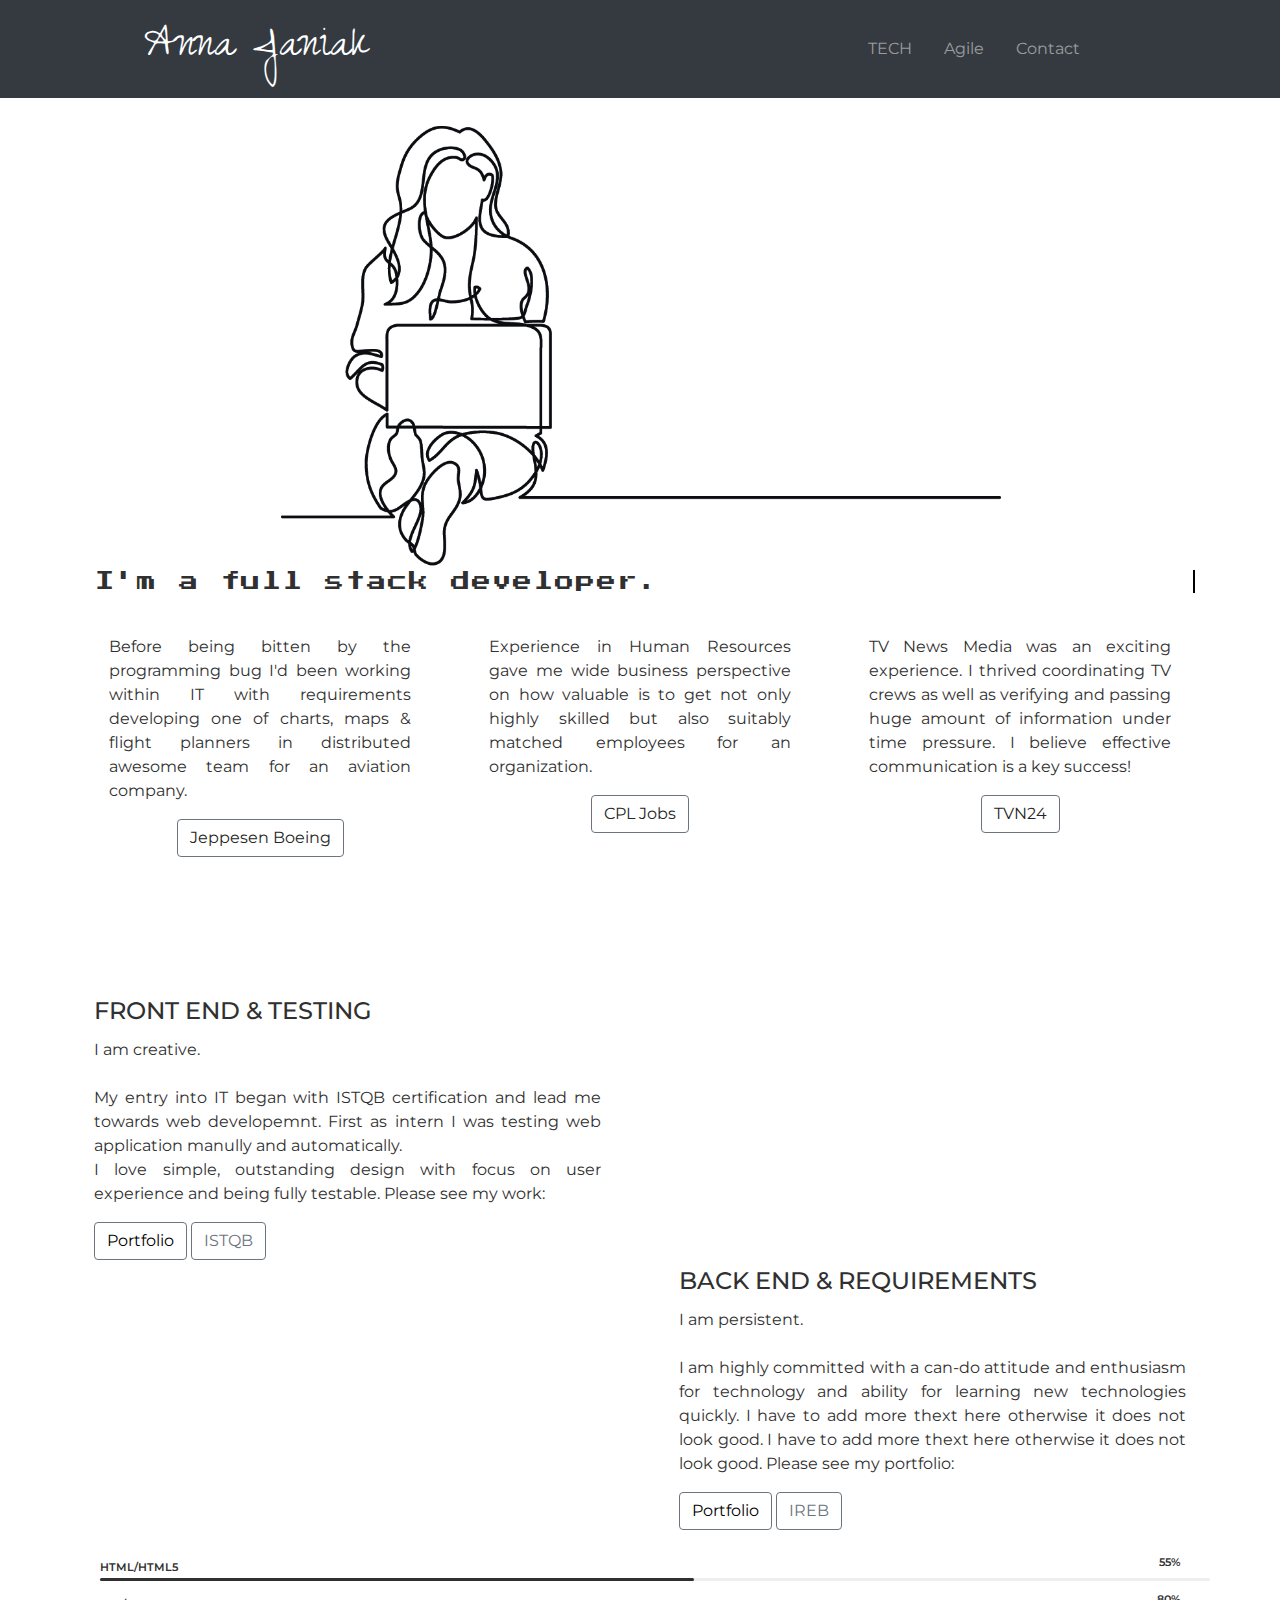
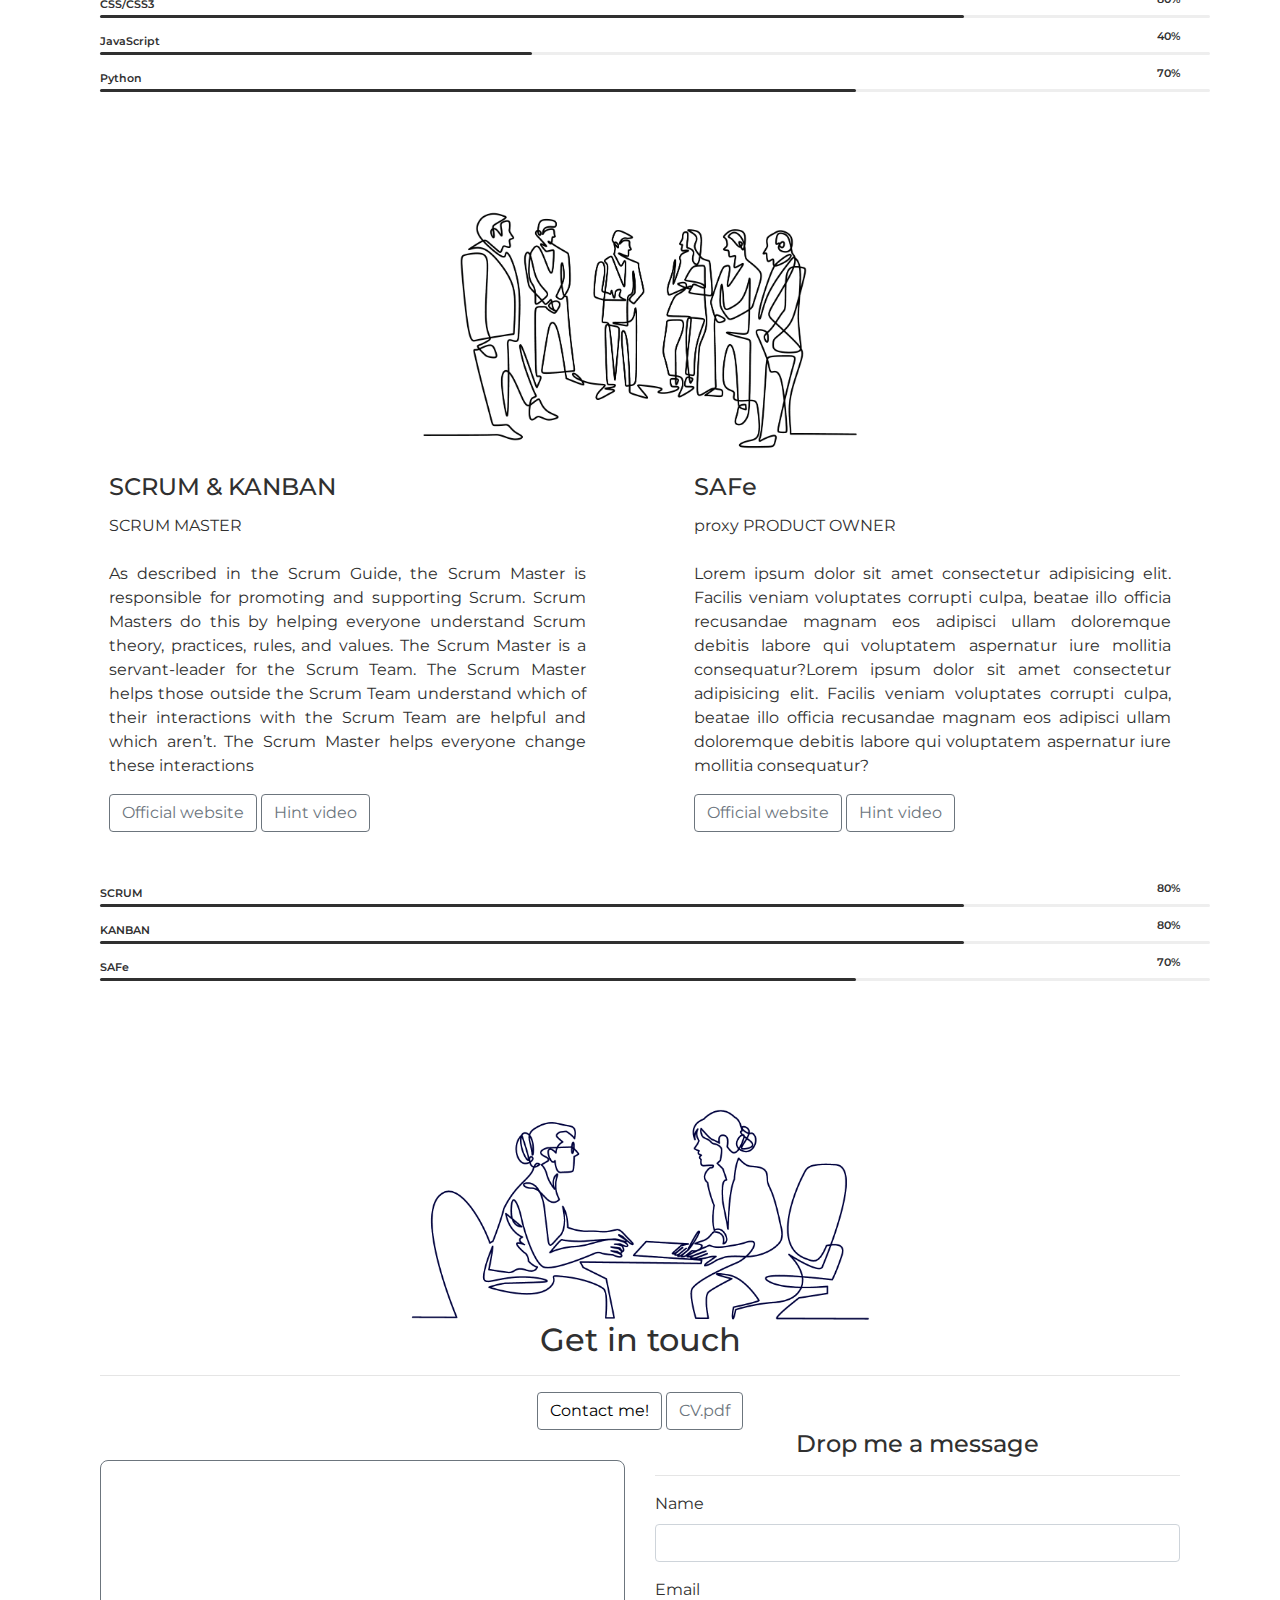
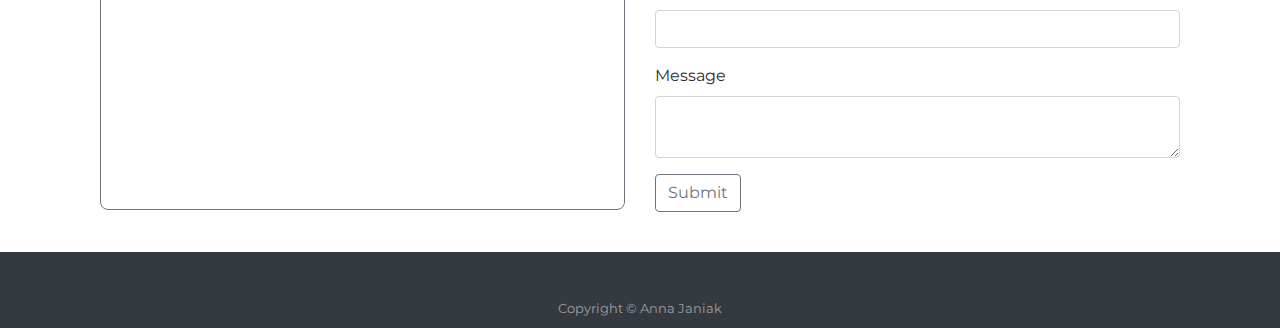
==== index.html @ 94df76cc "text replaced" ====
<!DOCTYPE html>
<html lang="en">

<head>
    <meta charset="UTF-8">
    <meta name="viewport" content="width=device-width, initial-scale=1.0">
    <meta http-equiv="X-UA-Compatible" content="ie=edge">
    <link rel="stylesheet" href="https://stackpath.bootstrapcdn.com/bootstrap/4.4.1/css/bootstrap.min.css" integrity="sha384-Vkoo8x4CGsO3+Hhxv8T/Q5PaXtkKtu6ug5TOeNV6gBiFeWPGFN9MuhOf23Q9Ifjh" crossorigin="anonymous">
    <link rel="stylesheet" href="https://use.fontawesome.com/releases/v5.6.1/css/all.css" integrity="sha384-gfdkjb5BdAXd+lj+gudLWI+BXq4IuLW5IT+brZEZsLFm++aCMlF1V92rMkPaX4PP" crossorigin="anonymous">
    <link rel="stylesheet" href="assets/css/style.css" type="text/css" />
    <title>Anna Janiak</title>

</head>

<body>
    <!-- NAVIGATION -->
    <header>
        <nav class="navbar navbar-expand-lg static-top navbar-dark bg-dark justify-content-right" id="test-navbar">
            <a class="navbar-brand" href="index.html">Anna Janiak</a>
            <button class="navbar-toggler ml-auto" type="button" data-toggle="collapse" data-target="#navbarTogglerDemo02" aria-controls="navbarTogglerDemo02" aria-expanded="false" aria-label="Toggle navigation">
                <span class="navbar-toggler-icon"></span>
            </button>
            <div class="collapse navbar-collapse text-right" id="navbarTogglerDemo02">
                <ul class="navbar-nav ml-auto">
                    <li class="nav-item">
                        <a class="nav-link" href="#tech">TECH
							<span class="sr-only">(current)</span>
						</a>
                    </li>
                    <li class="nav-item">
                        <a class="nav-link" href="#agile">Agile</a>
                    </li>
                    <li class="nav-item">
                        <a class="nav-link" href="#contact">Contact</a>
                    </li>
                    <li class="nav-item nav-item-home">
                        <a class="nav-link" href="index.html">Home</a>
                    </li>
                </ul>
            </div>
        </nav>
    </header>
    <!--SCROLL SPY-->
    <div data-spy="scroll" data-target="#test-navbar" data-offset="0">

        <!--CONTENT MAIN PAGE-->
        <div class="container content">
            <div class="row">
                <div class="col-sm-12 landing-image image"></div>
            </div>
            <!--TYPEWRITER-->
            <div class="row">
                <div class="col-sm-12">
                    <div class="typewriter" id="landing-content">
                        <h1>I'm a full stack developer.</h1>
                    </div>
                </div>
            </div>
            <div class="row cards-content">
                <!-- Card 1-->
                <div class="col-sm-4">
                    <div class="card card-content-top mb-4">
                        <!--Card content-->
                        <div class="card-body landing-content">
                            <p class="card-text">Before being bitten by the programming bug I'd been working within IT with requirements developing one of charts, maps & flight planners in distributed awesome team for an aviation company.
                            </p>
                            <div class="landing-content-item text-center">
                                <a href="https://ww2.jeppesen.com/" class="btn btn-outline-secondary " target="_blank"><i class="fas fa-plane"></i> Jeppesen Boeing</a>
                            </div>
                        </div>
                    </div>
                    <!-- /Card 1-->
                </div>
                <!-- Card 2 -->
                <div class="col-sm-4">
                    <div class="card card-content-top mb-4">
                        <!--Card content-->
                        <div class="card-body landing-content">
                            <p class="card-text">Experience in Human Resources gave me wide business perspective on how valuable is to get not only highly skilled but also suitably matched employees for an organization.
                            </p>
                            <div class="landing-content-item text-center">
                                <a href="https://cpljobs.com/pl/?lang=en" class="btn btn-outline-secondary" target="_blank"><i class="fas fa-user-friends"></i> CPL Jobs</a>
                            </div>
                        </div>
                    </div>
                    <!-- /Card 2-->
                </div>
                <!-- Card 3 -->
                <div class="col-sm-4">
                    <div class="card card-content-top mb-4">
                        <!--Card content-->
                        <div class="card-body landing-content">
                            <p class="card-text">TV News Media was an exciting experience. I thrived coordinating TV crews as well as verifying and passing huge amount of information under time pressure. I believe effective communication is a key success!</p>
                            <div class="landing-content-item text-center">
                                <a href="https://tvn24.pl/" class="btn btn-outline-secondary" target="_blank"><i class="fas fa-tv"></i> TVN24</a>
                            </div>
                        </div>
                    </div>
                    <!-- /Card 3-->
                </div>
            </div>
        </div>

        <!--TECH SUB PAGE-->
        <div class="container" id="tech">
            <div class="row cards-tech">
                <!-- Card deck -->
                <div class="card-deck">
                    <div class="col-sm-6">
                        <!-- Card 1-->
                        <div class="card-wrapper-tech">
                            <!--Card content-->
                            <div class="card-body card-body-front">
                                <!--Title-->
                                <h4 class="card-title">FRONT END & TESTING</h4>
                                <!--Text-->
                                <p class="card-text">I am creative.
                                    <br>
                                    <br>My entry into IT began with ISTQB certification and lead me towards web developemnt. First as intern I was testing web application manully and automatically.
                                    <br>I love simple, outstanding design with focus on user experience and being fully testable. Please see my work:</p>
                                <a href="http://example.com/" class="btn btn-outline-secondary portfolio" target="_blank">Portfolio</a>
                                <a href="https://www.istqb.org/" class="btn btn-outline-secondary" target="_blank">ISTQB</a>
                            </div>
                            <!--Card image-->
                            <div class="view overlay">
                                <div class="card-img-top tech-image image"></div>
                            </div>
                        </div>
                        <!-- /Card 1-->
                    </div>

                    <!-- Card 2-->
                    <div class="col-sm-6">
                        <div class="card-wrapper-tech">
                            <!--Card image-->
                            <div class="view overlay">
                                <div class="card-img-top backend-image image"></div>
                            </div>
                            <!--Card content-->
                            <div class="card-body">
                                <!--Title-->
                                <h4 class="card-title">BACK END & REQUIREMENTS</h4>
                                <!--Text-->
                                <p class="card-text">I am persistent.
                                    <br>
                                    <br>I am highly committed with a can-do attitude and enthusiasm for technology and ability for learning new technologies quickly. I have to add more thext here otherwise it does not look good. I have to add more thext here otherwise it does not look good. Please see my portfolio: </p>
                                <!-- Provides extra visual weight and identifies the primary action in a set of buttons -->
                                <a href="http://example.com/" class="btn btn-outline-secondary portfolio" target="_blank">Portfolio</a>
                                <a href="https://www.ireb.org/en" class="btn btn-outline-secondary" target="_blank">IREB</a>
                            </div>
                        </div>
                    </div>
                    <!-- /Card 2-->
                </div>
            </div>

            <!--Progress skills TECH-->
            <div class="wrapper">
                <div class="container">
                    <div class="row">
                        <div class="col-md-12">
                            <div class="skillbar" data-percent="55%">
                                <div class="skillbar-title">HTML/HTML5</div>
                                <div class="skill-bar-percent">55%</div>
                                <div class="skillbar-bar" style="width: 55%;"></div>
                            </div>
                            <div class="skillbar" data-percent="80%">
                                <div class="skillbar-title">CSS/CSS3</div>
                                <div class="skill-bar-percent">80%</div>
                                <div class="skillbar-bar" style="width: 80%;"></div>
                            </div>
                            <div class="skillbar" data-percent="40%">
                                <div class="skillbar-title">JavaScript</div>
                                <div class="skill-bar-percent">40%</div>
                                <div class="skillbar-bar" style="width: 40%;"></div>
                            </div>
                            <div class="skillbar" data-percent="70%">
                                <div class="skillbar-title">Python</div>
                                <div class="skill-bar-percent">70%</div>
                                <div class="skillbar-bar" style="width: 70%;"></div>
                            </div>
                        </div>
                    </div>
                </div>
            </div>
        </div>

        <!--AGILE PAGE-->
        <div class="container" id="agile">
            <div class="row">
                <div class="col-sm-12">
                    <div class="agile-image image"></div>
                </div>
            </div>
            <div class="row cards-agile">
                <div class="card-deck">
                    <!-- Card 1-->
                    <div class="col-sm-6">
                        <div class="card mb-4">
                            <!--Card content-->
                            <div class="card-body">
                                <!--Title-->
                                <h4 class="card-title">SCRUM & KANBAN</h4>
                                <!--Text-->
                                <p class="card-text">SCRUM MASTER
                                    <br>
                                    <br>As described in the Scrum Guide, the Scrum Master is responsible for promoting and supporting Scrum. Scrum Masters do this by helping everyone understand Scrum theory, practices, rules, and values. The Scrum Master is a servant-leader for the Scrum Team. The Scrum Master helps those outside the Scrum Team understand which of their interactions with the Scrum Team are helpful and which aren’t. The Scrum Master helps everyone change these interactions
                                    </p>
                                <div><a href="https://www.scrum.org/" class="btn btn-outline-secondary" target="_blank">Official website</a>
                                    <!-- Button trigger modal -->
                                    <button type="button" class="btn btn-outline-secondary" data-toggle="modal" data-target="#staticBackdropScrum">Hint video</button>
                                    <!-- Modal -->
                                    <div class="modal fade" id="staticBackdropScrum" data-backdrop="static" tabindex="-1" role="dialog" aria-labelledby="staticBackdropLabel" aria-hidden="true">
                                        <div class="modal-dialog" role="document">
                                            <div class="modal-content">
                                                <div class="modal-header">
                                                    <h5 class="modal-title" id="staticBackdropLabelScrum">Acceptance
															criteria vs Definition of Done
														</h5>
                                                    <button type="button" class="close staticBackdrop-close" data-dismiss="modal" aria-label="Close"><span aria-hidden="true">&times;</span>
                                                    </button>
                                                </div>
                                                <div class="modal-body">
                                                    <div class="embed-responsive embed-responsive-16by9">
                                                        <iframe id="staticBackdropScrum-iframe" width="560" height="315" src="https://www.youtube.com/embed/ZxXL_sP-sqQ" allow="accelerometer; autoplay; encrypted-media; gyroscope; picture-in-picture" allowfullscreen></iframe>
                                                    </div>
                                                    <div class="modal-footer">
                                                        <button type="button" class="btn btn-outline-secondary portfolio staticBackdropScrum-close" id="staticBackdropScrum-close" data-dismiss="modal">Close</button>
                                                    </div>
                                                </div>
                                            </div>
                                        </div>
                                    </div>
                                </div>
                            </div>
                        </div>
                    </div>
                    <!-- /Card 1-->

                    <!-- Card 2 -->
                    <div class="col-sm-6">
                        <div class="card mb-4">
                            <!--Card content-->
                            <div class="card-body">
                                <!--Title-->
                                <h4 class="card-title">SAFe</h4>
                                <!--Text-->
                                <p class="card-text">proxy PRODUCT OWNER
                                    <br>
                                    <br>Lorem ipsum dolor sit amet consectetur adipisicing elit. Facilis veniam voluptates corrupti culpa, beatae illo officia recusandae magnam eos adipisci ullam doloremque debitis labore qui voluptatem aspernatur iure mollitia consequatur?Lorem ipsum dolor sit amet consectetur adipisicing elit. Facilis veniam voluptates corrupti culpa, beatae illo officia recusandae magnam eos adipisci ullam doloremque debitis labore qui voluptatem aspernatur iure mollitia consequatur?</p>
                                <div><a href="https://www.scaledagileframework.com/" class="btn btn-outline-secondary" target="_blank">Official website</a>
                                    <!-- Button trigger modal -->
                                    <button type="button" class="btn btn-outline-secondary" data-toggle="modal" data-target="#staticBackdrop">Hint video</button>
                                    <!-- Modal -->
                                    <div class="modal fade" id="staticBackdrop" data-backdrop="static" tabindex="-1" role="dialog" aria-labelledby="staticBackdropLabel" aria-hidden="true">
                                        <div class="modal-dialog" role="document">
                                            <div class="modal-content">
                                                <div class="modal-header">
                                                    <h5 class="modal-title" id="staticBackdropLabel">SAFe PI
															planning
														</h5>
                                                    <button type="button" class="close staticBackdrop-close" data-dismiss="modal" aria-label="Close"><span aria-hidden="true">&times;</span>
                                                    </button>
                                                </div>
                                                <div class="modal-body">
                                                    <div class="embed-responsive embed-responsive-16by9">
                                                        <iframe id="staticBackdrop-iframe" class="embed-responsive-item" src="https://www.youtube.com/embed/PeykAokF_ew" allow="accelerometer; autoplay; encrypted-media; gyroscope; picture-in-picture" allowfullscreen></iframe>
                                                    </div>
                                                    <div class="modal-footer">
                                                        <button type="button" class="btn btn-outline-secondary portfolio staticBackdrop-close" id="staticBackdrop-close" data-dismiss="modal">Close</button>
                                                    </div>
                                                </div>
                                            </div>
                                        </div>
                                    </div>
                                </div>
                            </div>
                        </div>
                        <!-- /Card 2-->
                    </div>
                </div>
            </div>
            <!-- Progress skill bar AGILE -->
            <div class="wrapper">
                <div class="container">
                    <div class="row">
                        <div class="col-md-12">
                            <div class="skillbar" data-percent="80%">
                                <div class="skillbar-title">SCRUM</div>
                                <div class="skill-bar-percent">80%</div>
                                <div class="skillbar-bar" style="width: 80%;"></div>
                            </div>
                            <div class="skillbar" data-percent="80%">
                                <div class="skillbar-title">KANBAN</div>
                                <div class="skill-bar-percent">80%</div>
                                <div class="skillbar-bar" style="width: 80%;"></div>
                            </div>
                            <div class="skillbar" data-percent="70%">
                                <div class="skillbar-title">SAFe</div>
                                <div class="skill-bar-percent">70%</div>
                                <div class="skillbar-bar" style="width: 70%;"></div>
                            </div>

                        </div>
                    </div>
                </div>
            </div>

            <!--CONTACT SUB PAGE-->
            <!--Contact image-->
            <div class="container-fluid" id="contact">
                <div class="row">
                    <div class="col-sm-12">
                        <div class="contact-image image"></div>
                    </div>
                </div>
                <!--Contact form-->
                <section class="contact">
                    <div class="container">
                        <div class="row">
                            <div class="form-box">
                                <div class="col-sm-12 contact-info-box text-center">
                                    <h2>Get in touch</h2>
                                    <hr>
                                    <div class="contact-buttons text-center">
                                        <button type="button" class="btn btn-outline-secondary contact-info-button" data-toggle="modal" data-target="#contact-model1">Contact me!</button>
                                        <button onclick=" window.open('assets/cv/cvAnnaJaniakJansson.pdf','_blank')" class="btn btn-outline-secondary">CV.pdf</button>
                                    </div>
                                    <div class="modal" tabindex="-1" role="dialog" id="contact-model1">
                                        <div class="modal-dialog" role="document">
                                            <div class="modal-content">
                                                <div class="modal-header">
                                                    <button type="button" class="close" data-dismiss="modal" aria-label="Close">
                                                        <span aria-hidden="true">&times;</span>
                                                    </button>
                                                </div>
                                                <div class="modal-body contact-info text-center">
                                                    <p><i class="fas fa-phone"></i>
                                                        <br> +46 793 360 854</p>
                                                    <hr>
                                                    <p><i class="far fa-envelope"></i>
                                                        <br> anna.janiak@yahoo.pl</p>
                                                </div>
                                                <div class="modal-footer">
                                                    <button type="button" class="btn btn-outline-secondary" data-dismiss="modal">Close</button>
                                                </div>
                                            </div>
                                        </div>
                                    </div>
                                </div>
                            </div>
                        </div>
                        <div class="row justify-content-center">
                            <div class="col-sm-6 contact-map">
                                <div class="contact-map-wrapper">
                                    <iframe class="embed-responsive-item" src="https://maps.google.com/maps?width=500&amp;height=400&amp;hl=en&amp;q=Kista%2C%20Stockholm+(Address)&amp;ie=UTF8&amp;t=p&amp;z=9&amp;iwloc=B&amp;output=embed" allowfullscreen></iframe>
                                </div>
                            </div>
                            <hr>
                            <div class="col-sm-6 title-contact-form">
                                <h4 class="text-center">Drop me a message</h4>
                                <hr>
                                <form action="https://api.formbucket.com/f/c2K3QTQ" method="post">
                                    <div class="form-group">
                                        <label for="name">Name</label>
                                        <input class="form-control" id="name" type="text" name="Name" required="required">
                                    </div>
                                    <div class="form-group">
                                        <label for="email">Email</label>
                                        <input class="form-control" id="email" type="email" name="Email" required="required">
                                    </div>
                                    <div class="form-group">
                                        <label for="message">Message</label>
                                        <textarea class="form-control" id="message" name="Message"></textarea>
                                    </div>
                                    <div class="text-left">
                                        <input class="btn btn-outline-secondary" type="submit" value="Submit" />
                                    </div>
                                </form>
                            </div>
                        </div>
                    </div>
                </section>
            </div>
        </div>

        <!--FOOTER-->
        <footer id="sticky-footer" class="py-2 bg-dark text-white-50">
            <div class="container-fluid text-center">
                <div class="row">
                    <div class="col-sm-12 social">
                        <ul class="list-inline list-unstyled">
                            <li class="list-inline-item">
                                <a href="https://www.linkedin.com/in/anna-j-605a40177/" target="_blank"><i class="fab fa-linkedin-in"></i>
								</a>
                            </li>
                            <li class="list-inline-item">
                                <a href="https://github.com/annaweronica?tab=repositories" target="_blank"><i class="fab fa-github"></i>
								</a>
                            </li>
                            <li class="list-inline-item">
                                <a href="https://www.meetup.com/members/276920213/" target="_blank"><i class="fab fa-meetup"></i>
								</a>
                            </li>
                        </ul>
                    </div>
                </div>
                <div class="row">
                    <div class="col-sm-12">
                        <span class="copy-right">
				<small>Copyright &copy; Anna Janiak</small>
                </span>
                    </div>
                </div>
            </div>

        </footer>
    </div>
    <script src="https://code.jquery.com/jquery-3.4.1.slim.min.js" integrity="sha384-J6qa4849blE2+poT4WnyKhv5vZF5SrPo0iEjwBvKU7imGFAV0wwj1yYfoRSJoZ+n" crossorigin="anonymous">
    </script>
    <script src="https://cdn.jsdelivr.net/npm/popper.js@1.16.0/dist/umd/popper.min.js" integrity="sha384-Q6E9RHvbIyZFJoft+2mJbHaEWldlvI9IOYy5n3zV9zzTtmI3UksdQRVvoxMfooAo" crossorigin="anonymous">
    </script>
    <script src="https://stackpath.bootstrapcdn.com/bootstrap/4.4.1/js/bootstrap.min.js" integrity="sha384-wfSDF2E50Y2D1uUdj0O3uMBJnjuUD4Ih7YwaYd1iqfktj0Uod8GCExl3Og8ifwB6" crossorigin="anonymous">
    </script>
    <script>
        $('body').scrollspy({
            target: '#test-navbar'
        })
    </script>
    <script>
        // Credit: https://stackoverflow.com/questions/13598423/stop-all-playing-iframe-videos-on-click-a-link-javascript
        $(function() {
            $('.staticBackdrop-close').click(function() {
                $('#staticBackdrop-iframe').attr('src', $('#staticBackdrop-iframe').attr('src'));
            });
        });
    </script>
    <script>
        $(function() {
            $('.staticBackdropScrum-close').click(function() {
                $('#staticBackdropScrum-iframe').attr('src', $('#staticBackdropScrum-iframe').attr('src'));
            });
        });
    </script>

</body>

</html>
---- assets/css/style.css ----
@import url('https://fonts.googleapis.com/css?family=Montserrat|Zeyada|Press+Start+2P&display=swap:100,200,300,400,500,600,700');

/* div{
    border: solid 1px black;
}   */

html, body {
  height: 100%;
}

body{
    position: relative;
    font-family: "Montserrat", sans-serif;
    font-size: 1rem;
    color: 	#303030;
    overflow-x: hidden;
    display: flex;
    flex-direction: column;
}

a{
    color: #6c757d;
    text-decoration: none;
}

a a:hover{
    color:#303030;
}

/*------------------------------------------------------------------HEADER*/

.navbar{
    font-size: 2rem;
    position: fixed;
    z-index: 100;
    width: 100%;
}

.navbar-nav{
    margin-right: 10rem;
}

.navbar-brand{
    font-family: "Zeyada", sans-serif;
    font-size: 3rem;
    margin-left: 5rem;
    padding-left: 3rem;
}

.nav-link{
    font-family: "Montserrat", sans-serif;
    text-align: right;
    font-size: 1rem;
    text-decoration: none;
    color: #fff;
    margin-right: 1rem;
}

a.navbar-brand:hover{
    color: grey !important;
}

.navbar-nav a:hover{
    color: #fff;
}
.navbar-toggler-icon{
    margin-left: auto;
    }

/*-------------------------------------------------------------------------SCROLLSPY*/

#contact{
    padding: 0px;
    margin-top: 0px;
    height: auto;
    overflow-y: hidden;
    overflow-x: hidden;
}

#tech{
    height: auto;
    overflow-y: hidden; 
    overflow-x: hidden;
    padding-top: 120px;
    margin-top: -100px;
} 

#agile{
    height: auto;
    overflow-y: hidden;
    overflow-x: hidden;
    padding-top: 50px;
    margin-top: -10px;
}

/*-------------------------------------------------------------------IMAGES*/

.landing-image{
    background: url("../images/landing-image.png") no-repeat center center;
    background-position: center;
    background-size: contain;
    height: 50vh;
    max-width: 100%;
    margin-top: 120px;
 }

.tech-image{
    background: url("../images/tech-image.png");
    background-position: left;
    background-repeat: no-repeat;
    background-size: contain; 
    height: 30vh;
    max-width: 100%;
    margin-top: 0vh;
}

.backend-image{
    background: url("../images/backend-image.png");
    background-position: center;
    background-repeat: no-repeat;
    background-size: contain; 
    height: 30vh;
    max-width: 100%;
    margin-top: 0vh;
}

.agile-image{
    background: url("../images/agile-image.png");
    background-position: center;
    background-repeat: no-repeat;
    background-size: contain;
    height: 27vh;
    margin-top: 4rem;
    z-index: -1;
}

.contact-image{
    background: url("../images/contact-image.png");
    background-position: center;
    background-repeat: no-repeat;
    background-size: contain;
    height: 30vh;
    margin-top: 60px;
}

.card-image{
    margin-top: 1.5rem;
}

/*-------------------------------------------------------------------CARDS*/

.card-body{
    text-align:justify; 
    text-justify:inter-character;
    padding: 1.5rem;
}

/* .card-text{
    text-align: none;
} */

.card{
    border: none;
}
.btn-secondary:hover{
    color: #303030;
    background-color: gray;
}

.cards-tech{
     z-index: -1;
}

.cards-content{
    margin-bottom: 3rem;
}

.portfolio{
    color: black;
}

/*-------------------------------------------------------------------CARDS LANDING PAGE*/

.landing-content{
    border-radius: 5px;
    margin-top: 10px;
}
.landing-content h4{
    font-family: 'Press Start 2P', cursive;
    font-size: 1rem;
    letter-spacing: 5px;
}

.landing-content p i:hover{
    color: #303030;
}

.landing-content-item a{
    color: #242524;
}

/*-------------------------------------------------------------------PROGRESS SKILLS*/

.skillbar{
    display: block;
    width: 100%;
    margin-bottom: 10px;
    }

.skillbar-bar:before {
    background: #eee;
    content: "";
    height: 3px;
    position: absolute;
    width: 100%;
    border-radius: 10px;
    z-index: -1;
}

.skillbar-bar {
    height: 3px;
    width: 0px;
    background: #303030;
    border-radius: 10px;
    transition-property: width, background-color;
}

.skillbar-title {
  color: #303030;
  font-size: 11px;
  font-weight: 600;
  display: inline-block;
}

.skill-bar-percent {
  float: right;
  display: inline-block;
  color: #303030;
  font-size: 11px;
  font-weight: 600;
  text-transform: uppercase;
}

/*-------------------------------------------------------------------TYPEWRITER*/

.content{
  flex: 1 0 auto;
}

.typewriter h1{
  overflow: hidden; /* Ensures the content is not revealed until the animation */
  position: relative;
  /* height: 2rem; */
  font-family: 'Press Start 2P', cursive;
  font-size: 1.2rem;
  border-right: .15em solid black; /* The typwriter cursor */
  white-space: nowrap; /* Keeps the content on a single line */
  /* margin: 0 auto; Gives that scrolling effect as the typing happens */
  padding-top: 10vh;
  /* margin-top: 2vh; */
  /* padding-bottom: 10vh;
  margin-bottom: 12vh; */
  margin-left: auto;
  margin-right: auto;
  padding: 0 10px 0 10px;
  letter-spacing: .10em; /* Adjust as needed */
  animation: 
    typing 10s steps(30,end) 1s 1 normal both, 
    blink-caret .75s steps(30,end) infinite;
  animation-iteration-count: infinite;
}

/* The typing effect */
@keyframes typing{
  from { width: 0 }
  to { width: 41% }
}

@keyframes typing{
  from { width: 0 }
  to { width: 41% }
}

/* The typewriter cursor effect
@keyframes blink-caret{
  from, to { border-color: transparent}
  50% { border-color: orange;}
} */

@keyframes blink-caret{
    from, to { border-color: transparent}
  50% { border-color: black;}
}

/*-------------------------------------------------------------------CONTACT FORM*/

.form-box h1{
    text-align: center;
    font-family: inherit;
    margin-top: 0.3rem;
}

.form-box{
    width: 100%;
}

.contact-map-wrapper{
    width: 100%;
    height: 350px;
    border-radius: 8px;
    border:  #6c757d 1px solid;
    margin-top: 1.9rem;
}

.contact-info{
    margin-bottom: 20px;
    font-size: 1.5rem;
}

.contact-info-box{
    margin:0;
}

.contact-info-button{
    color: black;
}
/*-------------------------------------------------------------------IFRAMES*/

iframe{
    width: 100%;
    height: 100%;
    border: 0;
}

/*-------------------------------------------------------------------------FOOTER*/

#sticky-footer {
  flex-shrink: 0;
  margin-top: 40px;
}

#sticky-footer list-styled{
    display: inline;
    font-size: 1.5rem;
}

.download a{
    color: #fff;
}

.list-styled li i{
    color: #6c757d;
}

.list-inline li i{
    text-align: right;
    color: #C4C8C4;
    font-size: 1.5rem;
}

.list-inline li a{
    text-align: center;
}

.list-inline{
    margin-bottom: 5px;
    padding-top: 7px;
}

.list-inline li i:hover{
    color: #F4F7F4;
} 

/*-------------------------------------------------------------------MEDIA QUERIES*/

@media screen and (min-width:0px) and (max-width: 320px){
    .navbar-toggler navbar-toggler-icon{margin-left: auto;}
}

@media screen and (max-width: 320px){
  .typewriter{float: none; margin: 0 auto;}
  .typewriter h1{font-size: 0.8rem; margin-bottom: 15px;}

@keyframes typing{
  from { width: 0 }
  to { width: 100% }
    }

    .navbar-brand{font-size: 1.8rem; margin-left: 0.5rem; padding-left: 0.5rem;}
    .nav-item a{font-size: 0.8rem;}
    .btn-outline-secondary{font-size: 0.8rem;}
    .landing-image{margin-top: auto;}
    .card-text{font-size: 0.8rem;}
    .card-title{font-size: 1.1rem; margin-top: 20px;}
    .card-content-top{margin-bottom: 0;}
    .card-wrapper-tech{margin-top:0;  margin-bottom: 0;}
    #tech{padding-top: 0;}
    .cards-content{margin: 0;}
    .backend-image{margin-bottom: 20px;}
    .agile-image{margin-top: 1rem; margin-bottom: 2rem;}
    .card-body{margin-top: 0; margin-bottom: 0; padding-top: 0;}
    .card-body-front{margin-top: 2rem; padding-top: 2rem;}
    .contact-image{margin-top: 15px; margin-bottom: 20px;}
    .contact-info-box h1{ font-size: 2rem !important;}
    .title-contact-form h4{ margin-top: 0.8rem;}
    .list-inline li i{font-size: 1rem;}
    .contact-info p{font-size: 1rem;}
}

@media screen and (min-width:0px) and (max-width: 414px){
    .tech-image{display: none;}
     .navbar-brand{font-size: 2rem; margin-left: 0.8rem; padding-left: 0.7rem;}
}

 @media screen and (min-width: 0px) and (max-width: 568px){
    .navbar-brand { display: none; }
    .copy-right{ display: none; }
    .navbar-toggler-icon{margin-left: auto;}
    .nav-item{text-align: right;}
    .navbar-nav{margin-right: 0;}
    .contact-map {display: none;}
    .navbar-nav a:hover{border-bottom: none;}
    .card-content-top{margin-bottom: 2rem;}
}

@media screen and (min-width: 568px) and (max-width: 768px){
    .navbar-brand { font-size: 2rem; margin-left: 0.5rem; padding-left: 0.3rem;}
    .navbar-nav{ margin-right: auto;
}
}
 @media screen and (min-width: 768px)and (max-width:1024px){
    .navbar-brand{font-size: 2.5rem; margin-left: 0.8rem; padding-left: 0.7rem;}
    .nav-item-home{display: none}
    .nav-item a{font-size: 1.2rem;}
    .card-text{font-size: 1.3rem;}
    .btn-outline-secondary{font-size: 1rem;}
    .landing-image{margin-top: 170px;}
    .card-content-top{margin-bottom: 2rem;}
    .card-title{font-size: 1.1rem; margin-top: 20px;}
    .navbar-nav{ margin-right: auto;}
    .card-wrapper-tech{margin-top:2rem;  margin-bottom: 0;}
    #tech{padding-top: 1rem;}
    .cards-content{margin: 0;}
    .landing-content{margin-top: 1rem;}
    .backend-image{margin-bottom: 60px;}
    .agile-image{margin-top: 1rem; margin-bottom: 2rem;}
    .card-body{margin-top: 0; margin-bottom: 0; padding-top: 0;}
    .contact-image{margin-top: 15px; margin-bottom: 20px;}
    .contact-info-box h1{ font-size: 2rem !important;}
    .title-contact-form h4{ margin-top: 0.8rem;}
    .list-inline li i{font-size: 1rem;}
}

 @media screen and (min-width: 1024px)and (max-width:1920px){
    .nav-item-home{display: none}
}
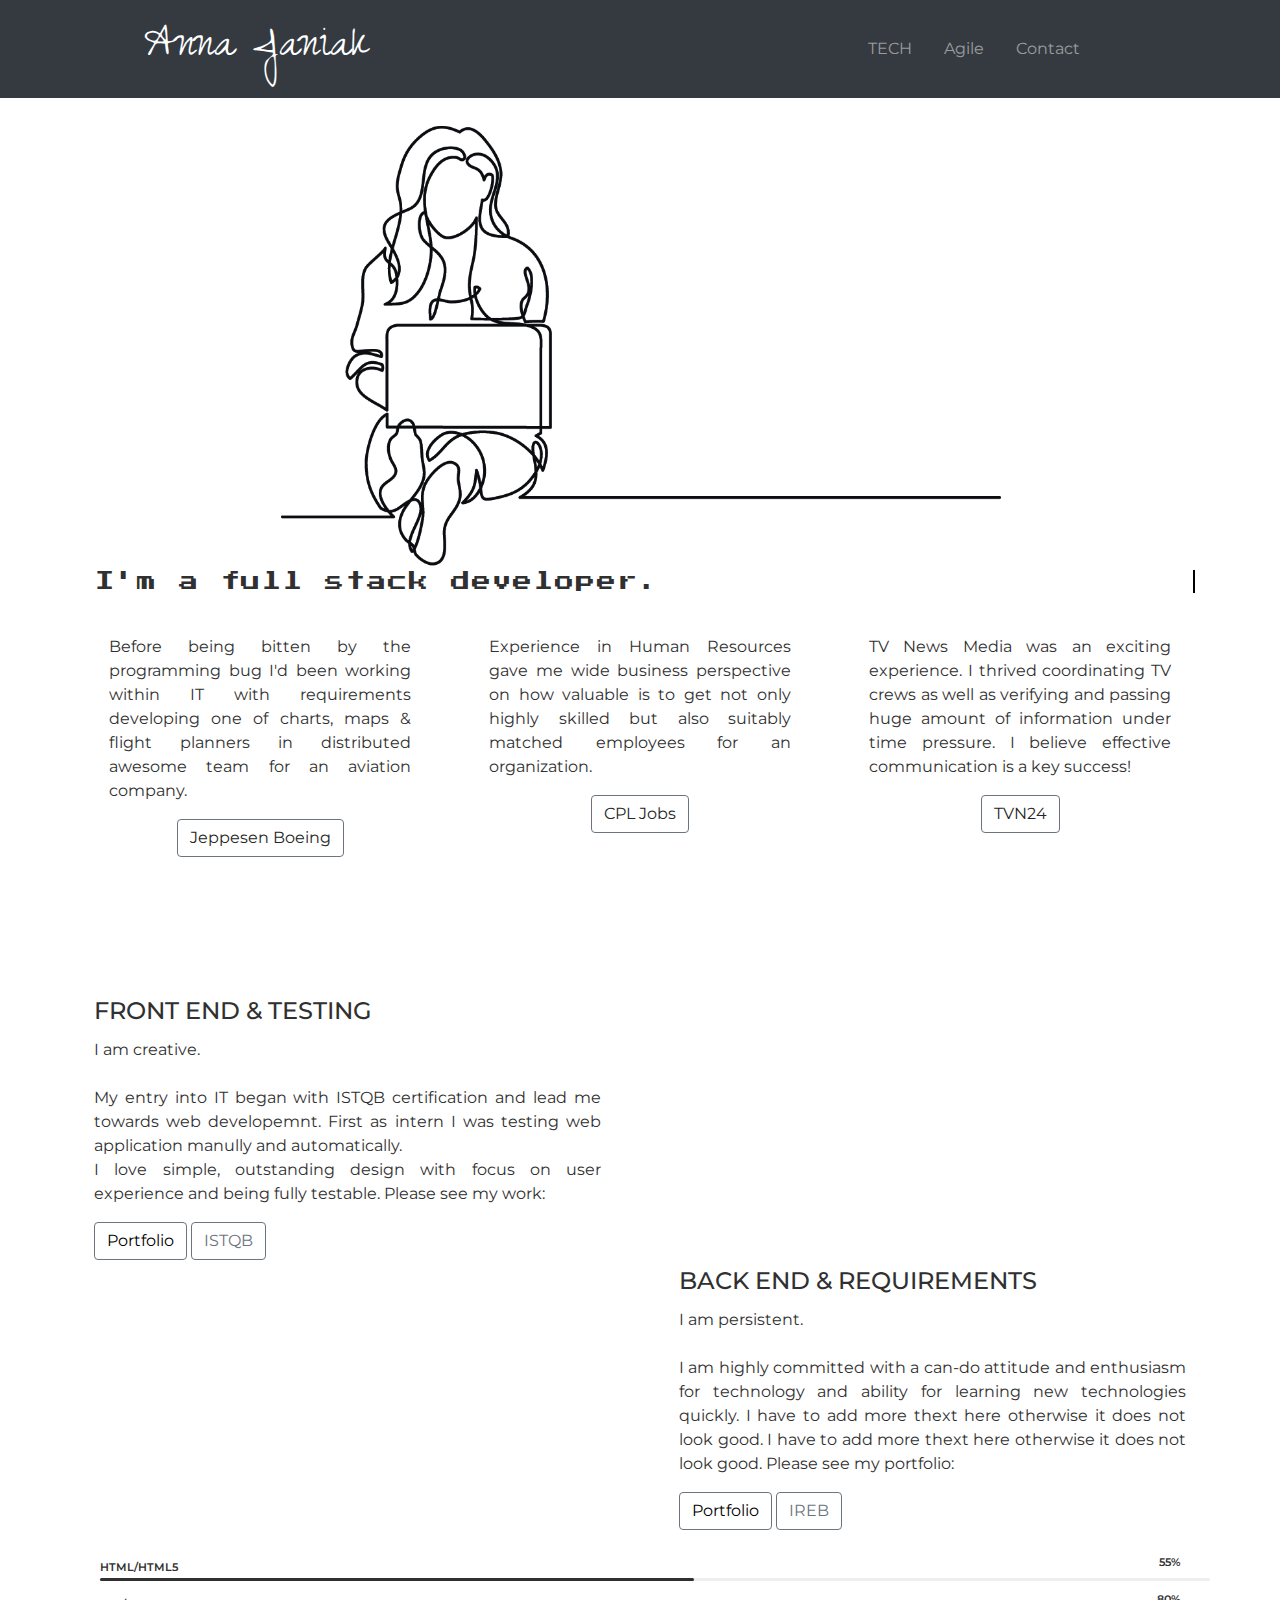
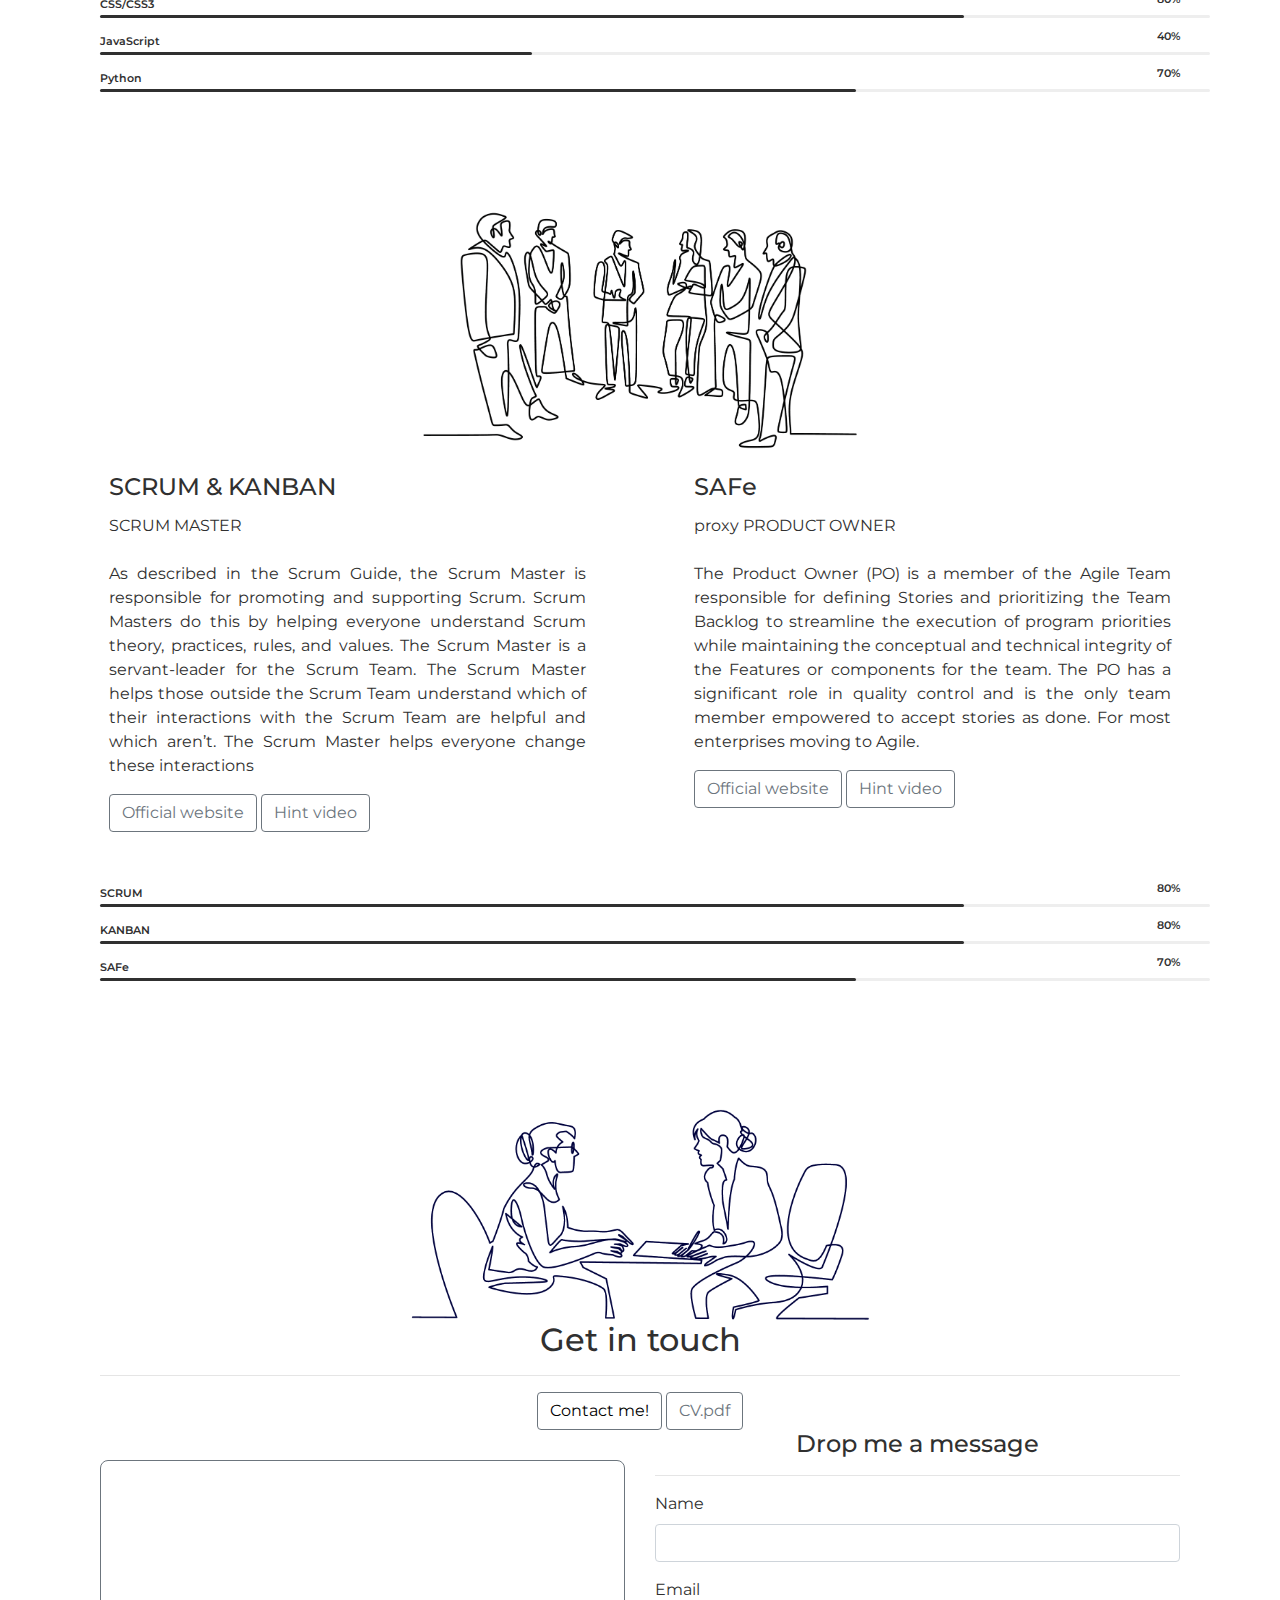
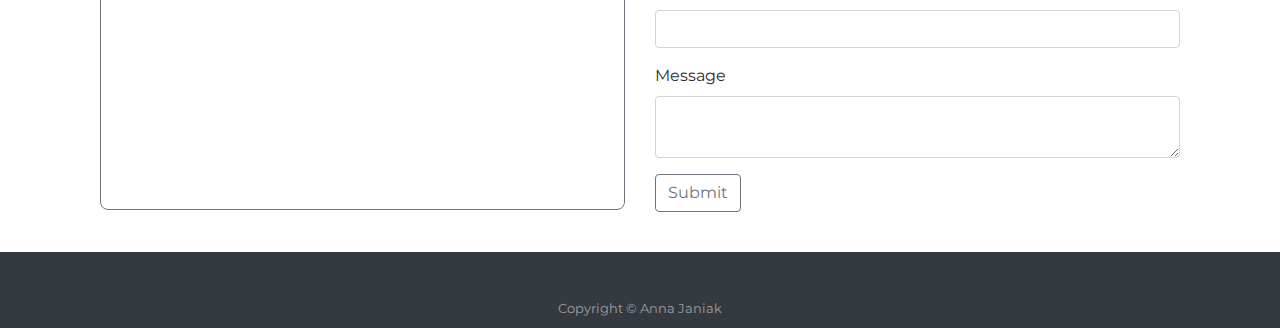
==== commit 4ee8bfd6: "second text added" ====
--- a/index.html
+++ b/index.html
@@ -205,7 +205,7 @@
                                 <p class="card-text">SCRUM MASTER
                                     <br>
                                     <br>As described in the Scrum Guide, the Scrum Master is responsible for promoting and supporting Scrum. Scrum Masters do this by helping everyone understand Scrum theory, practices, rules, and values. The Scrum Master is a servant-leader for the Scrum Team. The Scrum Master helps those outside the Scrum Team understand which of their interactions with the Scrum Team are helpful and which aren’t. The Scrum Master helps everyone change these interactions
-                                    </p>
+                                </p>
                                 <div><a href="https://www.scrum.org/" class="btn btn-outline-secondary" target="_blank">Official website</a>
                                     <!-- Button trigger modal -->
                                     <button type="button" class="btn btn-outline-secondary" data-toggle="modal" data-target="#staticBackdropScrum">Hint video</button>
@@ -247,7 +247,8 @@
                                 <!--Text-->
                                 <p class="card-text">proxy PRODUCT OWNER
                                     <br>
-                                    <br>Lorem ipsum dolor sit amet consectetur adipisicing elit. Facilis veniam voluptates corrupti culpa, beatae illo officia recusandae magnam eos adipisci ullam doloremque debitis labore qui voluptatem aspernatur iure mollitia consequatur?Lorem ipsum dolor sit amet consectetur adipisicing elit. Facilis veniam voluptates corrupti culpa, beatae illo officia recusandae magnam eos adipisci ullam doloremque debitis labore qui voluptatem aspernatur iure mollitia consequatur?</p>
+                                    <br>The Product Owner (PO) is a member of the Agile Team responsible for defining Stories and prioritizing the Team Backlog to streamline the execution of program priorities while maintaining the conceptual and technical integrity of the Features or components for the team. The PO has a significant role in quality control and is the only team member empowered to accept stories as done. For most enterprises moving to Agile.
+                                </p>
                                 <div><a href="https://www.scaledagileframework.com/" class="btn btn-outline-secondary" target="_blank">Official website</a>
                                     <!-- Button trigger modal -->
                                     <button type="button" class="btn btn-outline-secondary" data-toggle="modal" data-target="#staticBackdrop">Hint video</button>
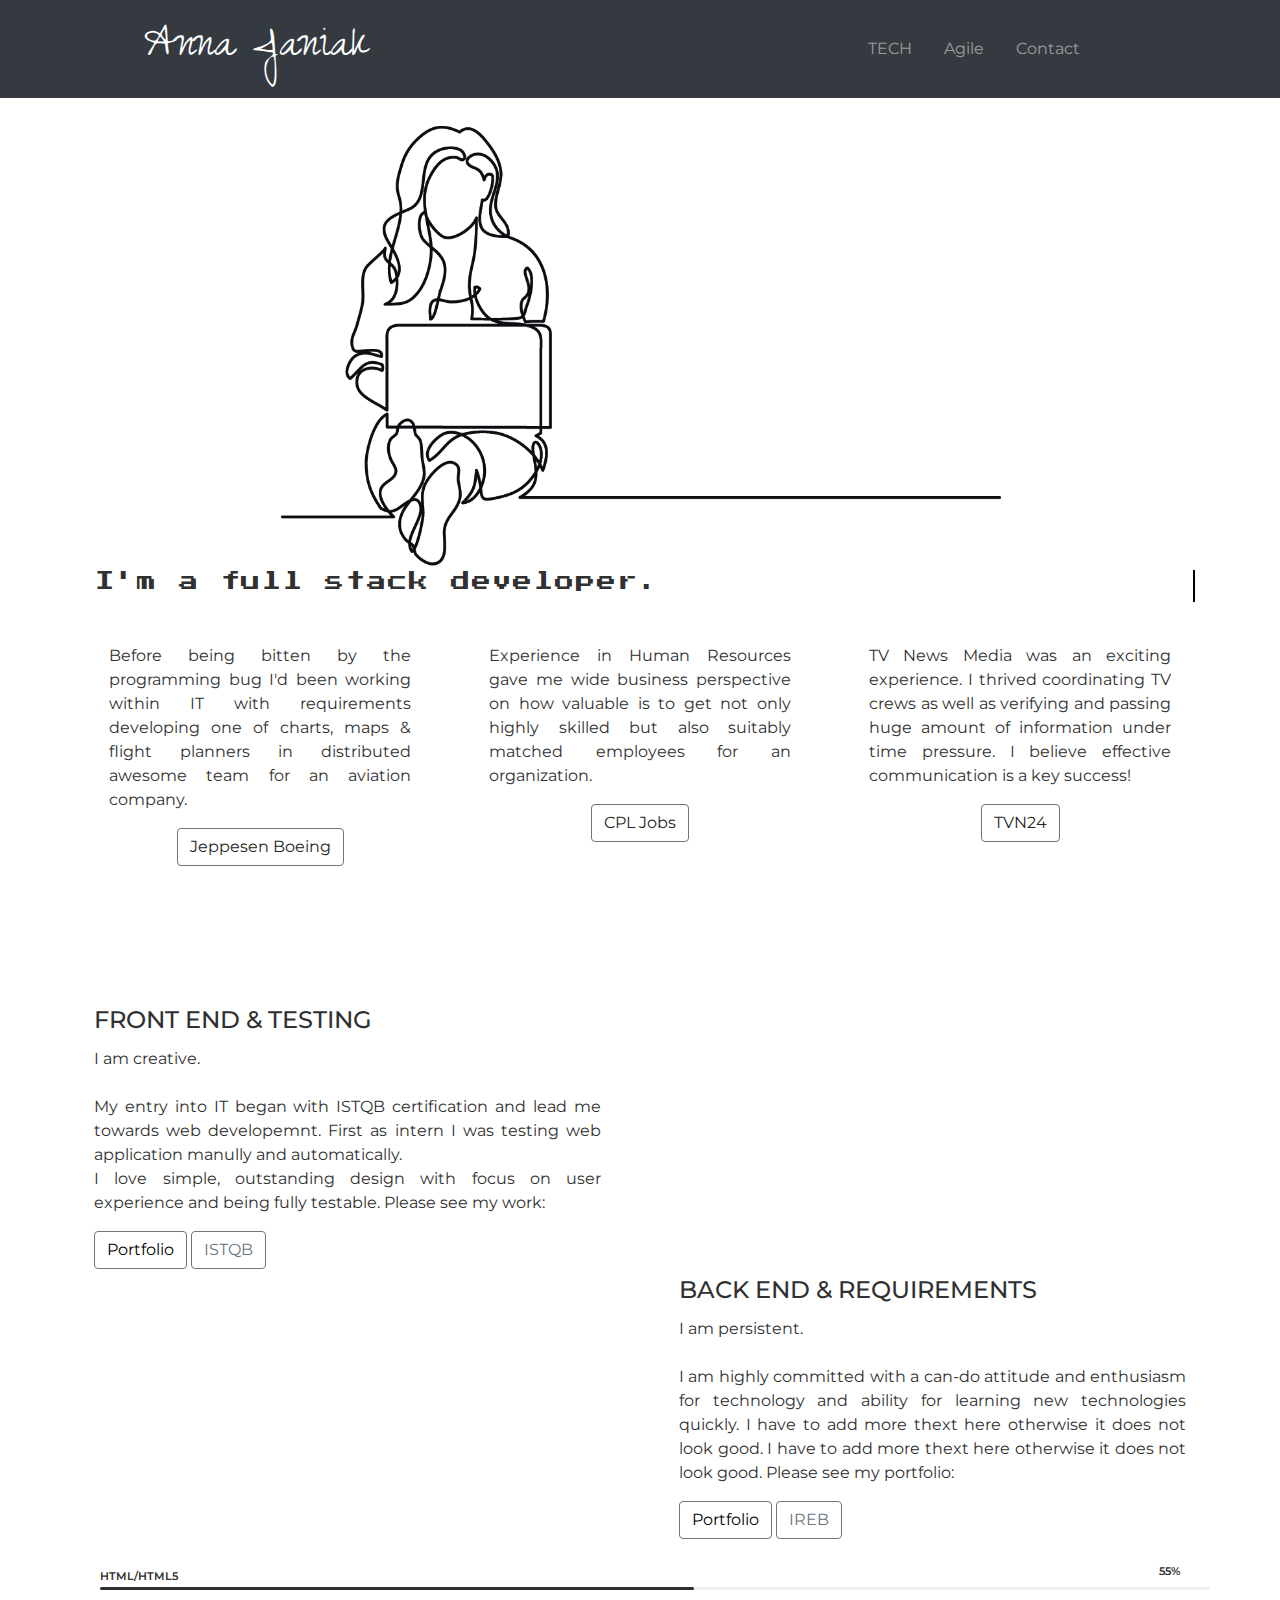
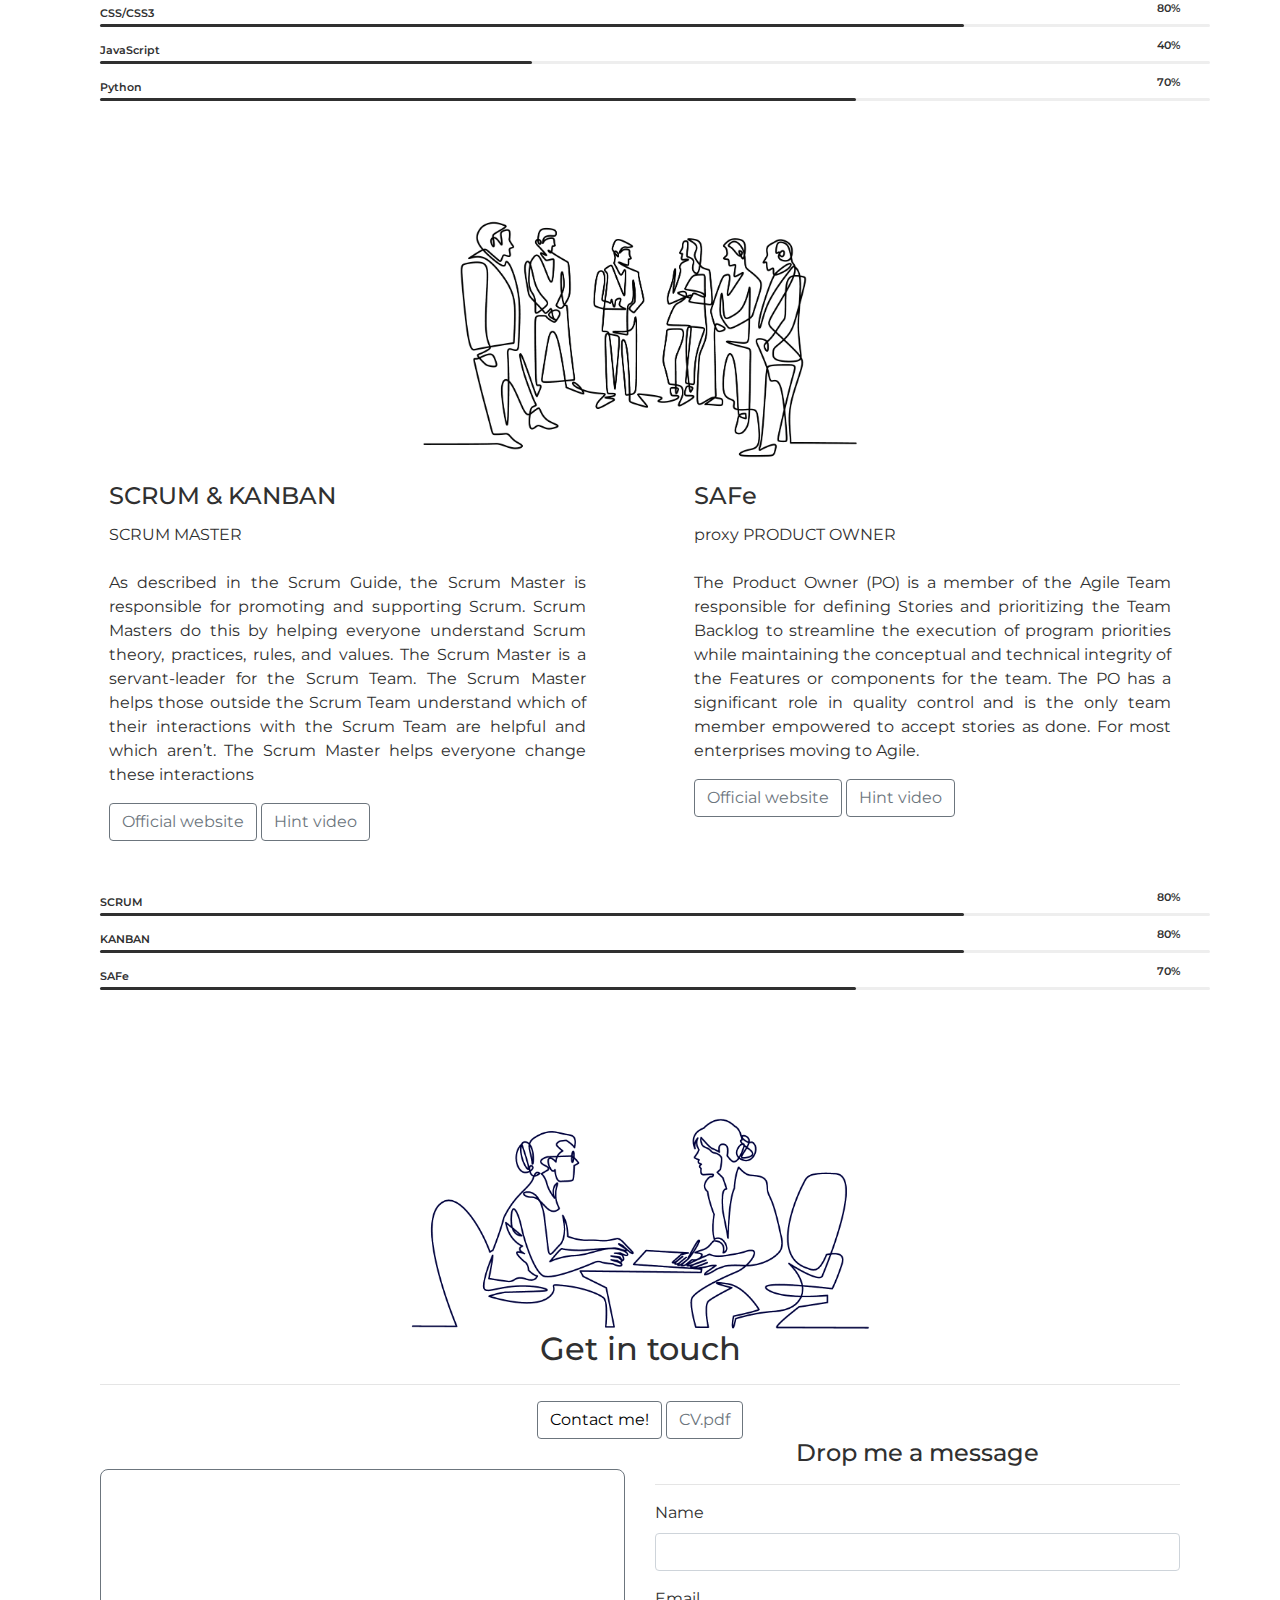
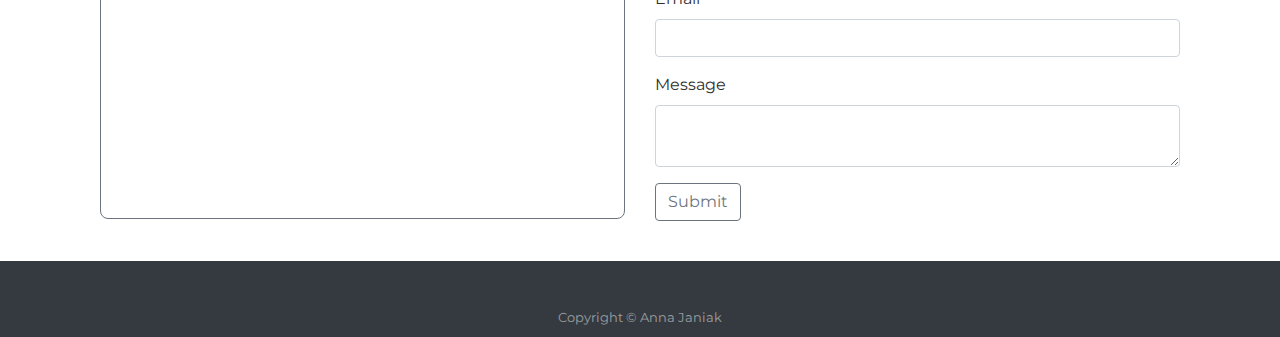
==== commit 6c151ed0: "typewriting respons." ====
--- a/index.html
+++ b/index.html
@@ -2,447 +2,486 @@
 <html lang="en">
 
 <head>
-    <meta charset="UTF-8">
-    <meta name="viewport" content="width=device-width, initial-scale=1.0">
-    <meta http-equiv="X-UA-Compatible" content="ie=edge">
-    <link rel="stylesheet" href="https://stackpath.bootstrapcdn.com/bootstrap/4.4.1/css/bootstrap.min.css" integrity="sha384-Vkoo8x4CGsO3+Hhxv8T/Q5PaXtkKtu6ug5TOeNV6gBiFeWPGFN9MuhOf23Q9Ifjh" crossorigin="anonymous">
-    <link rel="stylesheet" href="https://use.fontawesome.com/releases/v5.6.1/css/all.css" integrity="sha384-gfdkjb5BdAXd+lj+gudLWI+BXq4IuLW5IT+brZEZsLFm++aCMlF1V92rMkPaX4PP" crossorigin="anonymous">
-    <link rel="stylesheet" href="assets/css/style.css" type="text/css" />
-    <title>Anna Janiak</title>
+	<meta charset="UTF-8">
+	<meta name="viewport" content="width=device-width, initial-scale=1.0">
+	<meta http-equiv="X-UA-Compatible" content="ie=edge">
+	<link rel="stylesheet" href="https://stackpath.bootstrapcdn.com/bootstrap/4.4.1/css/bootstrap.min.css"
+		integrity="sha384-Vkoo8x4CGsO3+Hhxv8T/Q5PaXtkKtu6ug5TOeNV6gBiFeWPGFN9MuhOf23Q9Ifjh" crossorigin="anonymous">
+	<link rel="stylesheet" href="https://use.fontawesome.com/releases/v5.6.1/css/all.css"
+		integrity="sha384-gfdkjb5BdAXd+lj+gudLWI+BXq4IuLW5IT+brZEZsLFm++aCMlF1V92rMkPaX4PP" crossorigin="anonymous">
+	<link rel="stylesheet" href="assets/css/style.css" type="text/css" />
+	<title>Anna Janiak</title>
 
 </head>
 
 <body>
-    <!-- NAVIGATION -->
-    <header>
-        <nav class="navbar navbar-expand-lg static-top navbar-dark bg-dark justify-content-right" id="test-navbar">
-            <a class="navbar-brand" href="index.html">Anna Janiak</a>
-            <button class="navbar-toggler ml-auto" type="button" data-toggle="collapse" data-target="#navbarTogglerDemo02" aria-controls="navbarTogglerDemo02" aria-expanded="false" aria-label="Toggle navigation">
+	<!-- NAVIGATION -->
+	<header>
+		<nav class="navbar navbar-expand-lg static-top navbar-dark bg-dark justify-content-right" id="test-navbar">
+			<a class="navbar-brand" href="index.html">Anna Janiak</a>
+			<button class="navbar-toggler ml-auto" type="button" data-toggle="collapse" data-target="#navbarTogglerDemo02" aria-controls="navbarTogglerDemo02" aria-expanded="false" aria-label="Toggle navigation">
                 <span class="navbar-toggler-icon"></span>
             </button>
-            <div class="collapse navbar-collapse text-right" id="navbarTogglerDemo02">
-                <ul class="navbar-nav ml-auto">
-                    <li class="nav-item">
-                        <a class="nav-link" href="#tech">TECH
+			<div class="collapse navbar-collapse text-right" id="navbarTogglerDemo02">
+				<ul class="navbar-nav ml-auto">
+					<li class="nav-item">
+						<a class="nav-link" href="#tech">TECH
 							<span class="sr-only">(current)</span>
 						</a>
-                    </li>
-                    <li class="nav-item">
-                        <a class="nav-link" href="#agile">Agile</a>
-                    </li>
-                    <li class="nav-item">
-                        <a class="nav-link" href="#contact">Contact</a>
-                    </li>
-                    <li class="nav-item nav-item-home">
-                        <a class="nav-link" href="index.html">Home</a>
-                    </li>
-                </ul>
-            </div>
-        </nav>
-    </header>
-    <!--SCROLL SPY-->
-    <div data-spy="scroll" data-target="#test-navbar" data-offset="0">
-
-        <!--CONTENT MAIN PAGE-->
-        <div class="container content">
-            <div class="row">
-                <div class="col-sm-12 landing-image image"></div>
-            </div>
-            <!--TYPEWRITER-->
-            <div class="row">
-                <div class="col-sm-12">
-                    <div class="typewriter" id="landing-content">
-                        <h1>I'm a full stack developer.</h1>
-                    </div>
-                </div>
-            </div>
-            <div class="row cards-content">
-                <!-- Card 1-->
-                <div class="col-sm-4">
-                    <div class="card card-content-top mb-4">
-                        <!--Card content-->
-                        <div class="card-body landing-content">
-                            <p class="card-text">Before being bitten by the programming bug I'd been working within IT with requirements developing one of charts, maps & flight planners in distributed awesome team for an aviation company.
-                            </p>
-                            <div class="landing-content-item text-center">
-                                <a href="https://ww2.jeppesen.com/" class="btn btn-outline-secondary " target="_blank"><i class="fas fa-plane"></i> Jeppesen Boeing</a>
-                            </div>
-                        </div>
-                    </div>
-                    <!-- /Card 1-->
-                </div>
-                <!-- Card 2 -->
-                <div class="col-sm-4">
-                    <div class="card card-content-top mb-4">
-                        <!--Card content-->
-                        <div class="card-body landing-content">
-                            <p class="card-text">Experience in Human Resources gave me wide business perspective on how valuable is to get not only highly skilled but also suitably matched employees for an organization.
-                            </p>
-                            <div class="landing-content-item text-center">
-                                <a href="https://cpljobs.com/pl/?lang=en" class="btn btn-outline-secondary" target="_blank"><i class="fas fa-user-friends"></i> CPL Jobs</a>
-                            </div>
-                        </div>
-                    </div>
-                    <!-- /Card 2-->
-                </div>
-                <!-- Card 3 -->
-                <div class="col-sm-4">
-                    <div class="card card-content-top mb-4">
-                        <!--Card content-->
-                        <div class="card-body landing-content">
-                            <p class="card-text">TV News Media was an exciting experience. I thrived coordinating TV crews as well as verifying and passing huge amount of information under time pressure. I believe effective communication is a key success!</p>
-                            <div class="landing-content-item text-center">
-                                <a href="https://tvn24.pl/" class="btn btn-outline-secondary" target="_blank"><i class="fas fa-tv"></i> TVN24</a>
-                            </div>
-                        </div>
-                    </div>
-                    <!-- /Card 3-->
-                </div>
-            </div>
-        </div>
-
-        <!--TECH SUB PAGE-->
-        <div class="container" id="tech">
-            <div class="row cards-tech">
-                <!-- Card deck -->
-                <div class="card-deck">
-                    <div class="col-sm-6">
-                        <!-- Card 1-->
-                        <div class="card-wrapper-tech">
-                            <!--Card content-->
-                            <div class="card-body card-body-front">
-                                <!--Title-->
-                                <h4 class="card-title">FRONT END & TESTING</h4>
-                                <!--Text-->
-                                <p class="card-text">I am creative.
-                                    <br>
-                                    <br>My entry into IT began with ISTQB certification and lead me towards web developemnt. First as intern I was testing web application manully and automatically.
-                                    <br>I love simple, outstanding design with focus on user experience and being fully testable. Please see my work:</p>
-                                <a href="http://example.com/" class="btn btn-outline-secondary portfolio" target="_blank">Portfolio</a>
-                                <a href="https://www.istqb.org/" class="btn btn-outline-secondary" target="_blank">ISTQB</a>
-                            </div>
-                            <!--Card image-->
-                            <div class="view overlay">
-                                <div class="card-img-top tech-image image"></div>
-                            </div>
-                        </div>
-                        <!-- /Card 1-->
-                    </div>
-
-                    <!-- Card 2-->
-                    <div class="col-sm-6">
-                        <div class="card-wrapper-tech">
-                            <!--Card image-->
-                            <div class="view overlay">
-                                <div class="card-img-top backend-image image"></div>
-                            </div>
-                            <!--Card content-->
-                            <div class="card-body">
-                                <!--Title-->
-                                <h4 class="card-title">BACK END & REQUIREMENTS</h4>
-                                <!--Text-->
-                                <p class="card-text">I am persistent.
-                                    <br>
-                                    <br>I am highly committed with a can-do attitude and enthusiasm for technology and ability for learning new technologies quickly. I have to add more thext here otherwise it does not look good. I have to add more thext here otherwise it does not look good. Please see my portfolio: </p>
-                                <!-- Provides extra visual weight and identifies the primary action in a set of buttons -->
-                                <a href="http://example.com/" class="btn btn-outline-secondary portfolio" target="_blank">Portfolio</a>
-                                <a href="https://www.ireb.org/en" class="btn btn-outline-secondary" target="_blank">IREB</a>
-                            </div>
-                        </div>
-                    </div>
-                    <!-- /Card 2-->
-                </div>
-            </div>
-
-            <!--Progress skills TECH-->
-            <div class="wrapper">
-                <div class="container">
-                    <div class="row">
-                        <div class="col-md-12">
-                            <div class="skillbar" data-percent="55%">
-                                <div class="skillbar-title">HTML/HTML5</div>
-                                <div class="skill-bar-percent">55%</div>
-                                <div class="skillbar-bar" style="width: 55%;"></div>
-                            </div>
-                            <div class="skillbar" data-percent="80%">
-                                <div class="skillbar-title">CSS/CSS3</div>
-                                <div class="skill-bar-percent">80%</div>
-                                <div class="skillbar-bar" style="width: 80%;"></div>
-                            </div>
-                            <div class="skillbar" data-percent="40%">
-                                <div class="skillbar-title">JavaScript</div>
-                                <div class="skill-bar-percent">40%</div>
-                                <div class="skillbar-bar" style="width: 40%;"></div>
-                            </div>
-                            <div class="skillbar" data-percent="70%">
-                                <div class="skillbar-title">Python</div>
-                                <div class="skill-bar-percent">70%</div>
-                                <div class="skillbar-bar" style="width: 70%;"></div>
-                            </div>
-                        </div>
-                    </div>
-                </div>
-            </div>
-        </div>
-
-        <!--AGILE PAGE-->
-        <div class="container" id="agile">
-            <div class="row">
-                <div class="col-sm-12">
-                    <div class="agile-image image"></div>
-                </div>
-            </div>
-            <div class="row cards-agile">
-                <div class="card-deck">
-                    <!-- Card 1-->
-                    <div class="col-sm-6">
-                        <div class="card mb-4">
-                            <!--Card content-->
-                            <div class="card-body">
-                                <!--Title-->
-                                <h4 class="card-title">SCRUM & KANBAN</h4>
-                                <!--Text-->
-                                <p class="card-text">SCRUM MASTER
-                                    <br>
-                                    <br>As described in the Scrum Guide, the Scrum Master is responsible for promoting and supporting Scrum. Scrum Masters do this by helping everyone understand Scrum theory, practices, rules, and values. The Scrum Master is a servant-leader for the Scrum Team. The Scrum Master helps those outside the Scrum Team understand which of their interactions with the Scrum Team are helpful and which aren’t. The Scrum Master helps everyone change these interactions
+					</li>
+					<li class="nav-item">
+						<a class="nav-link" href="#agile">Agile</a>
+					</li>
+					<li class="nav-item">
+						<a class="nav-link" href="#contact">Contact</a>
+					</li>
+					<li class="nav-item nav-item-home">
+						<a class="nav-link" href="index.html">Home</a>
+					</li>
+				</ul>
+			</div>
+		</nav>
+	</header>
+	<!--SCROLL SPY-->
+	<div data-spy="scroll" data-target="#test-navbar" data-offset="0">
+
+		<!--CONTENT MAIN PAGE-->
+		<div class="container content">
+			<div class="row">
+				<div class="col-sm-12 landing-image image"></div>
+			</div>
+			<!--TYPEWRITER-->
+			<div class="row">
+				<div class="col-sm-12">
+					<div class="typewriter" id="landing-content">
+						<h1 class="d-none d-md-block">I'm a full stack developer.</h1>
+					</div>
+					<h1 class="d-md-none">To be made static</h1>
+					<!-- Static for small screen | Just need to be styled -->
+
+				</div>
+			</div>
+			<div class="row cards-content">
+				<!-- Card 1-->
+				<div class="col-sm-4">
+					<div class="card card-content-top mb-4">
+						<!--Card content-->
+						<div class="card-body landing-content">
+							<p class="card-text">Before being bitten by the programming bug I'd been working within IT
+								with requirements developing one of charts, maps & flight planners in distributed
+								awesome team for an aviation company.
+							</p>
+							<div class="landing-content-item text-center">
+								<a href="https://ww2.jeppesen.com/" class="btn btn-outline-secondary "
+									target="_blank"><i class="fas fa-plane"></i> Jeppesen Boeing</a>
+							</div>
+						</div>
+					</div>
+					<!-- /Card 1-->
+				</div>
+				<!-- Card 2 -->
+				<div class="col-sm-4">
+					<div class="card card-content-top mb-4">
+						<!--Card content-->
+						<div class="card-body landing-content">
+							<p class="card-text">Experience in Human Resources gave me wide business perspective on how
+								valuable is to get not only highly skilled but also suitably matched employees for an
+								organization.
+							</p>
+							<div class="landing-content-item text-center">
+								<a href="https://cpljobs.com/pl/?lang=en" class="btn btn-outline-secondary"
+									target="_blank"><i class="fas fa-user-friends"></i> CPL Jobs</a>
+							</div>
+						</div>
+					</div>
+					<!-- /Card 2-->
+				</div>
+				<!-- Card 3 -->
+				<div class="col-sm-4">
+					<div class="card card-content-top mb-4">
+						<!--Card content-->
+						<div class="card-body landing-content">
+							<p class="card-text">TV News Media was an exciting experience. I thrived coordinating TV
+								crews as well as verifying and passing huge amount of information under time pressure. I
+								believe effective communication is a key success!</p>
+							<div class="landing-content-item text-center">
+								<a href="https://tvn24.pl/" class="btn btn-outline-secondary"
+									target="_blank"><i class="fas fa-tv"></i> TVN24</a>
+							</div>
+						</div>
+					</div>
+					<!-- /Card 3-->
+				</div>
+			</div>
+		</div>
+
+		<!--TECH SUB PAGE-->
+		<div class="container" id="tech">
+			<div class="row cards-tech">
+				<!-- Card deck -->
+				<div class="card-deck">
+					<div class="col-sm-6">
+						<!-- Card 1-->
+						<div class="card-wrapper-tech">
+							<!--Card content-->
+							<div class="card-body card-body-front">
+								<!--Title-->
+								<h4 class="card-title">FRONT END & TESTING</h4>
+								<!--Text-->
+								<p class="card-text">I am creative.
+									<br>
+									<br>My entry into IT began with ISTQB certification and lead me towards web developemnt. First as intern I was testing web application manully and automatically.
+									<br>I love simple, outstanding design with focus on user experience and being fully testable. Please see my work:</p>
+									<a href="http://example.com/" class="btn btn-outline-secondary portfolio"
+										target="_blank">Portfolio</a>
+									<a href="https://www.istqb.org/" class="btn btn-outline-secondary"
+										target="_blank">ISTQB</a>
+							</div>
+							<!--Card image-->
+							<div class="view overlay">
+								<div class="card-img-top tech-image image"></div>
+							</div>
+						</div>
+						<!-- /Card 1-->
+					</div>
+
+					<!-- Card 2-->
+					<div class="col-sm-6">
+						<div class="card-wrapper-tech">
+							<!--Card image-->
+							<div class="view overlay">
+								<div class="card-img-top backend-image image"></div>
+							</div>
+							<!--Card content-->
+							<div class="card-body">
+								<!--Title-->
+								<h4 class="card-title">BACK END & REQUIREMENTS</h4>
+								<!--Text-->
+								<p class="card-text">I am persistent.
+									<br>
+									<br>I am highly committed with a can-do attitude and enthusiasm for technology and ability for learning new technologies quickly. I have to add more thext here otherwise it does not look good. I have to add more thext here otherwise it does not look good. Please see my portfolio: </p>
+									<!-- Provides extra visual weight and identifies the primary action in a set of buttons -->
+									<a href="http://example.com/" class="btn btn-outline-secondary portfolio"
+										target="_blank">Portfolio</a>
+									<a href="https://www.ireb.org/en" class="btn btn-outline-secondary"
+										target="_blank">IREB</a>
+							</div>
+						</div>
+					</div>
+					<!-- /Card 2-->
+				</div>
+			</div>
+
+			<!--Progress skills TECH-->
+			<div class="wrapper">
+				<div class="container">
+					<div class="row">
+						<div class="col-md-12">
+							<div class="skillbar" data-percent="55%">
+								<div class="skillbar-title">HTML/HTML5</div>
+								<div class="skill-bar-percent">55%</div>
+								<div class="skillbar-bar" style="width: 55%;"></div>
+							</div>
+							<div class="skillbar" data-percent="80%">
+								<div class="skillbar-title">CSS/CSS3</div>
+								<div class="skill-bar-percent">80%</div>
+								<div class="skillbar-bar" style="width: 80%;"></div>
+							</div>
+							<div class="skillbar" data-percent="40%">
+								<div class="skillbar-title">JavaScript</div>
+								<div class="skill-bar-percent">40%</div>
+								<div class="skillbar-bar" style="width: 40%;"></div>
+							</div>
+							<div class="skillbar" data-percent="70%">
+								<div class="skillbar-title">Python</div>
+								<div class="skill-bar-percent">70%</div>
+								<div class="skillbar-bar" style="width: 70%;"></div>
+							</div>
+						</div>
+					</div>
+				</div>
+			</div>
+		</div>
+
+		<!--AGILE PAGE-->
+		<div class="container" id="agile">
+			<div class="row">
+				<div class="col-sm-12">
+					<div class="agile-image image"></div>
+				</div>
+			</div>
+			<div class="row cards-agile">
+				<div class="card-deck">
+					<!-- Card 1-->
+					<div class="col-sm-6">
+						<div class="card mb-4">
+							<!--Card content-->
+							<div class="card-body">
+								<!--Title-->
+								<h4 class="card-title">SCRUM & KANBAN</h4>
+								<!--Text-->
+								<p class="card-text">SCRUM MASTER
+									<br>
+									<br>As described in the Scrum Guide, the Scrum Master is responsible for promoting and supporting Scrum. Scrum Masters do this by helping everyone understand Scrum theory, practices, rules, and values. The Scrum Master is a servant-leader for the Scrum Team. The Scrum Master helps those outside the Scrum Team understand which of their interactions with the Scrum Team are helpful and which aren’t. The Scrum Master helps everyone change these interactions
                                 </p>
-                                <div><a href="https://www.scrum.org/" class="btn btn-outline-secondary" target="_blank">Official website</a>
-                                    <!-- Button trigger modal -->
-                                    <button type="button" class="btn btn-outline-secondary" data-toggle="modal" data-target="#staticBackdropScrum">Hint video</button>
-                                    <!-- Modal -->
-                                    <div class="modal fade" id="staticBackdropScrum" data-backdrop="static" tabindex="-1" role="dialog" aria-labelledby="staticBackdropLabel" aria-hidden="true">
-                                        <div class="modal-dialog" role="document">
-                                            <div class="modal-content">
-                                                <div class="modal-header">
-                                                    <h5 class="modal-title" id="staticBackdropLabelScrum">Acceptance
+									<div><a href="https://www.scrum.org/" class="btn btn-outline-secondary"
+											target="_blank">Official website</a>
+										<!-- Button trigger modal -->
+										<button type="button" class="btn btn-outline-secondary" data-toggle="modal" data-target="#staticBackdropScrum">Hint video</button>
+										<!-- Modal -->
+										<div class="modal fade" id="staticBackdropScrum" data-backdrop="static"
+											tabindex="-1" role="dialog" aria-labelledby="staticBackdropLabel"
+											aria-hidden="true">
+											<div class="modal-dialog" role="document">
+												<div class="modal-content">
+													<div class="modal-header">
+														<h5 class="modal-title" id="staticBackdropLabelScrum">Acceptance
 															criteria vs Definition of Done
 														</h5>
-                                                    <button type="button" class="close staticBackdrop-close" data-dismiss="modal" aria-label="Close"><span aria-hidden="true">&times;</span>
+														<button type="button" class="close staticBackdrop-close" data-dismiss="modal" aria-label="Close"><span aria-hidden="true">&times;</span>
                                                     </button>
-                                                </div>
-                                                <div class="modal-body">
-                                                    <div class="embed-responsive embed-responsive-16by9">
-                                                        <iframe id="staticBackdropScrum-iframe" width="560" height="315" src="https://www.youtube.com/embed/ZxXL_sP-sqQ" allow="accelerometer; autoplay; encrypted-media; gyroscope; picture-in-picture" allowfullscreen></iframe>
-                                                    </div>
-                                                    <div class="modal-footer">
-                                                        <button type="button" class="btn btn-outline-secondary portfolio staticBackdropScrum-close" id="staticBackdropScrum-close" data-dismiss="modal">Close</button>
-                                                    </div>
-                                                </div>
-                                            </div>
-                                        </div>
-                                    </div>
-                                </div>
-                            </div>
-                        </div>
-                    </div>
-                    <!-- /Card 1-->
-
-                    <!-- Card 2 -->
-                    <div class="col-sm-6">
-                        <div class="card mb-4">
-                            <!--Card content-->
-                            <div class="card-body">
-                                <!--Title-->
-                                <h4 class="card-title">SAFe</h4>
-                                <!--Text-->
-                                <p class="card-text">proxy PRODUCT OWNER
-                                    <br>
-                                    <br>The Product Owner (PO) is a member of the Agile Team responsible for defining Stories and prioritizing the Team Backlog to streamline the execution of program priorities while maintaining the conceptual and technical integrity of the Features or components for the team. The PO has a significant role in quality control and is the only team member empowered to accept stories as done. For most enterprises moving to Agile.
+													</div>
+													<div class="modal-body">
+														<div class="embed-responsive embed-responsive-16by9">
+															<iframe id="staticBackdropScrum-iframe" width="560"
+																height="315"
+																src="https://www.youtube.com/embed/ZxXL_sP-sqQ"
+																allow="accelerometer; autoplay; encrypted-media; gyroscope; picture-in-picture"
+																allowfullscreen></iframe>
+														</div>
+														<div class="modal-footer">
+															<button type="button" class="btn btn-outline-secondary portfolio staticBackdropScrum-close" id="staticBackdropScrum-close" data-dismiss="modal">Close</button>
+														</div>
+													</div>
+												</div>
+											</div>
+										</div>
+									</div>
+							</div>
+						</div>
+					</div>
+					<!-- /Card 1-->
+
+					<!-- Card 2 -->
+					<div class="col-sm-6">
+						<div class="card mb-4">
+							<!--Card content-->
+							<div class="card-body">
+								<!--Title-->
+								<h4 class="card-title">SAFe</h4>
+								<!--Text-->
+								<p class="card-text">proxy PRODUCT OWNER
+									<br>
+									<br>The Product Owner (PO) is a member of the Agile Team responsible for defining Stories and prioritizing the Team Backlog to streamline the execution of program priorities while maintaining the conceptual and technical integrity of the Features or components for the team. The PO has a significant role in quality control and is the only team member empowered to accept stories as done. For most enterprises moving to Agile.
                                 </p>
-                                <div><a href="https://www.scaledagileframework.com/" class="btn btn-outline-secondary" target="_blank">Official website</a>
-                                    <!-- Button trigger modal -->
-                                    <button type="button" class="btn btn-outline-secondary" data-toggle="modal" data-target="#staticBackdrop">Hint video</button>
-                                    <!-- Modal -->
-                                    <div class="modal fade" id="staticBackdrop" data-backdrop="static" tabindex="-1" role="dialog" aria-labelledby="staticBackdropLabel" aria-hidden="true">
-                                        <div class="modal-dialog" role="document">
-                                            <div class="modal-content">
-                                                <div class="modal-header">
-                                                    <h5 class="modal-title" id="staticBackdropLabel">SAFe PI
+									<div><a href="https://www.scaledagileframework.com/"
+											class="btn btn-outline-secondary" target="_blank">Official website</a>
+										<!-- Button trigger modal -->
+										<button type="button" class="btn btn-outline-secondary" data-toggle="modal" data-target="#staticBackdrop">Hint video</button>
+										<!-- Modal -->
+										<div class="modal fade" id="staticBackdrop" data-backdrop="static" tabindex="-1"
+											role="dialog" aria-labelledby="staticBackdropLabel" aria-hidden="true">
+											<div class="modal-dialog" role="document">
+												<div class="modal-content">
+													<div class="modal-header">
+														<h5 class="modal-title" id="staticBackdropLabel">SAFe PI
 															planning
 														</h5>
-                                                    <button type="button" class="close staticBackdrop-close" data-dismiss="modal" aria-label="Close"><span aria-hidden="true">&times;</span>
+														<button type="button" class="close staticBackdrop-close" data-dismiss="modal" aria-label="Close"><span aria-hidden="true">&times;</span>
                                                     </button>
-                                                </div>
-                                                <div class="modal-body">
-                                                    <div class="embed-responsive embed-responsive-16by9">
-                                                        <iframe id="staticBackdrop-iframe" class="embed-responsive-item" src="https://www.youtube.com/embed/PeykAokF_ew" allow="accelerometer; autoplay; encrypted-media; gyroscope; picture-in-picture" allowfullscreen></iframe>
-                                                    </div>
-                                                    <div class="modal-footer">
-                                                        <button type="button" class="btn btn-outline-secondary portfolio staticBackdrop-close" id="staticBackdrop-close" data-dismiss="modal">Close</button>
-                                                    </div>
-                                                </div>
-                                            </div>
-                                        </div>
-                                    </div>
-                                </div>
-                            </div>
-                        </div>
-                        <!-- /Card 2-->
-                    </div>
-                </div>
-            </div>
-            <!-- Progress skill bar AGILE -->
-            <div class="wrapper">
-                <div class="container">
-                    <div class="row">
-                        <div class="col-md-12">
-                            <div class="skillbar" data-percent="80%">
-                                <div class="skillbar-title">SCRUM</div>
-                                <div class="skill-bar-percent">80%</div>
-                                <div class="skillbar-bar" style="width: 80%;"></div>
-                            </div>
-                            <div class="skillbar" data-percent="80%">
-                                <div class="skillbar-title">KANBAN</div>
-                                <div class="skill-bar-percent">80%</div>
-                                <div class="skillbar-bar" style="width: 80%;"></div>
-                            </div>
-                            <div class="skillbar" data-percent="70%">
-                                <div class="skillbar-title">SAFe</div>
-                                <div class="skill-bar-percent">70%</div>
-                                <div class="skillbar-bar" style="width: 70%;"></div>
-                            </div>
-
-                        </div>
-                    </div>
-                </div>
-            </div>
-
-            <!--CONTACT SUB PAGE-->
-            <!--Contact image-->
-            <div class="container-fluid" id="contact">
-                <div class="row">
-                    <div class="col-sm-12">
-                        <div class="contact-image image"></div>
-                    </div>
-                </div>
-                <!--Contact form-->
-                <section class="contact">
-                    <div class="container">
-                        <div class="row">
-                            <div class="form-box">
-                                <div class="col-sm-12 contact-info-box text-center">
-                                    <h2>Get in touch</h2>
-                                    <hr>
-                                    <div class="contact-buttons text-center">
-                                        <button type="button" class="btn btn-outline-secondary contact-info-button" data-toggle="modal" data-target="#contact-model1">Contact me!</button>
-                                        <button onclick=" window.open('assets/cv/cvAnnaJaniakJansson.pdf','_blank')" class="btn btn-outline-secondary">CV.pdf</button>
-                                    </div>
-                                    <div class="modal" tabindex="-1" role="dialog" id="contact-model1">
-                                        <div class="modal-dialog" role="document">
-                                            <div class="modal-content">
-                                                <div class="modal-header">
-                                                    <button type="button" class="close" data-dismiss="modal" aria-label="Close">
+													</div>
+													<div class="modal-body">
+														<div class="embed-responsive embed-responsive-16by9">
+															<iframe id="staticBackdrop-iframe"
+																class="embed-responsive-item"
+																src="https://www.youtube.com/embed/PeykAokF_ew"
+																allow="accelerometer; autoplay; encrypted-media; gyroscope; picture-in-picture"
+																allowfullscreen></iframe>
+														</div>
+														<div class="modal-footer">
+															<button type="button" class="btn btn-outline-secondary portfolio staticBackdrop-close" id="staticBackdrop-close" data-dismiss="modal">Close</button>
+														</div>
+													</div>
+												</div>
+											</div>
+										</div>
+									</div>
+							</div>
+						</div>
+						<!-- /Card 2-->
+					</div>
+				</div>
+			</div>
+			<!-- Progress skill bar AGILE -->
+			<div class="wrapper">
+				<div class="container">
+					<div class="row">
+						<div class="col-md-12">
+							<div class="skillbar" data-percent="80%">
+								<div class="skillbar-title">SCRUM</div>
+								<div class="skill-bar-percent">80%</div>
+								<div class="skillbar-bar" style="width: 80%;"></div>
+							</div>
+							<div class="skillbar" data-percent="80%">
+								<div class="skillbar-title">KANBAN</div>
+								<div class="skill-bar-percent">80%</div>
+								<div class="skillbar-bar" style="width: 80%;"></div>
+							</div>
+							<div class="skillbar" data-percent="70%">
+								<div class="skillbar-title">SAFe</div>
+								<div class="skill-bar-percent">70%</div>
+								<div class="skillbar-bar" style="width: 70%;"></div>
+							</div>
+
+						</div>
+					</div>
+				</div>
+			</div>
+
+			<!--CONTACT SUB PAGE-->
+			<!--Contact image-->
+			<div class="container-fluid" id="contact">
+				<div class="row">
+					<div class="col-sm-12">
+						<div class="contact-image image"></div>
+					</div>
+				</div>
+				<!--Contact form-->
+				<section class="contact">
+					<div class="container">
+						<div class="row">
+							<div class="form-box">
+								<div class="col-sm-12 contact-info-box text-center">
+									<h2>Get in touch</h2>
+									<hr>
+									<div class="contact-buttons text-center">
+										<button type="button" class="btn btn-outline-secondary contact-info-button" data-toggle="modal" data-target="#contact-model1">Contact me!</button>
+										<button onclick=" window.open('assets/cv/cvAnnaJaniakJansson.pdf','_blank')" class="btn btn-outline-secondary">CV.pdf</button>
+									</div>
+									<div class="modal" tabindex="-1" role="dialog" id="contact-model1">
+										<div class="modal-dialog" role="document">
+											<div class="modal-content">
+												<div class="modal-header">
+													<button type="button" class="close" data-dismiss="modal" aria-label="Close">
                                                         <span aria-hidden="true">&times;</span>
                                                     </button>
-                                                </div>
-                                                <div class="modal-body contact-info text-center">
-                                                    <p><i class="fas fa-phone"></i>
-                                                        <br> +46 793 360 854</p>
-                                                    <hr>
-                                                    <p><i class="far fa-envelope"></i>
-                                                        <br> anna.janiak@yahoo.pl</p>
-                                                </div>
-                                                <div class="modal-footer">
-                                                    <button type="button" class="btn btn-outline-secondary" data-dismiss="modal">Close</button>
-                                                </div>
-                                            </div>
-                                        </div>
+												</div>
+												<div class="modal-body contact-info text-center">
+													<p><i class="fas fa-phone"></i>
+														<br> +46 793 360 854</p>
+														<hr>
+														<p><i class="far fa-envelope"></i>
+															<br> anna.janiak@yahoo.pl</p>
+												</div>
+												<div class="modal-footer">
+													<button type="button" class="btn btn-outline-secondary" data-dismiss="modal">Close</button>
+												</div>
+											</div>
+										</div>
+									</div>
+								</div>
+							</div>
+						</div>
+						<div class="row justify-content-center">
+							<div class="col-sm-6 contact-map">
+								<div class="contact-map-wrapper">
+									<iframe class="embed-responsive-item"
+										src="https://maps.google.com/maps?width=500&amp;height=400&amp;hl=en&amp;q=Kista%2C%20Stockholm+(Address)&amp;ie=UTF8&amp;t=p&amp;z=9&amp;iwloc=B&amp;output=embed"
+										allowfullscreen></iframe>
+								</div>
+							</div>
+							<hr>
+							<div class="col-sm-6 title-contact-form">
+								<h4 class="text-center">Drop me a message</h4>
+								<hr>
+								<form action="https://api.formbucket.com/f/c2K3QTQ" method="post">
+									<div class="form-group">
+										<label for="name">Name</label>
+										<input class="form-control" id="name" type="text" name="Name" required="required">
                                     </div>
-                                </div>
-                            </div>
-                        </div>
-                        <div class="row justify-content-center">
-                            <div class="col-sm-6 contact-map">
-                                <div class="contact-map-wrapper">
-                                    <iframe class="embed-responsive-item" src="https://maps.google.com/maps?width=500&amp;height=400&amp;hl=en&amp;q=Kista%2C%20Stockholm+(Address)&amp;ie=UTF8&amp;t=p&amp;z=9&amp;iwloc=B&amp;output=embed" allowfullscreen></iframe>
-                                </div>
-                            </div>
-                            <hr>
-                            <div class="col-sm-6 title-contact-form">
-                                <h4 class="text-center">Drop me a message</h4>
-                                <hr>
-                                <form action="https://api.formbucket.com/f/c2K3QTQ" method="post">
-                                    <div class="form-group">
-                                        <label for="name">Name</label>
-                                        <input class="form-control" id="name" type="text" name="Name" required="required">
+										<div class="form-group">
+											<label for="email">Email</label>
+											<input class="form-control" id="email" type="email" name="Email" required="required">
                                     </div>
-                                    <div class="form-group">
-                                        <label for="email">Email</label>
-                                        <input class="form-control" id="email" type="email" name="Email" required="required">
+											<div class="form-group">
+												<label for="message">Message</label>
+												<textarea class="form-control" id="message" name="Message"></textarea>
+											</div>
+											<div class="text-left">
+												<input class="btn btn-outline-secondary" type="submit" value="Submit" />
                                     </div>
-                                    <div class="form-group">
-                                        <label for="message">Message</label>
-                                        <textarea class="form-control" id="message" name="Message"></textarea>
-                                    </div>
-                                    <div class="text-left">
-                                        <input class="btn btn-outline-secondary" type="submit" value="Submit" />
-                                    </div>
-                                </form>
-                            </div>
-                        </div>
-                    </div>
-                </section>
-            </div>
-        </div>
-
-        <!--FOOTER-->
-        <footer id="sticky-footer" class="py-2 bg-dark text-white-50">
-            <div class="container-fluid text-center">
-                <div class="row">
-                    <div class="col-sm-12 social">
-                        <ul class="list-inline list-unstyled">
-                            <li class="list-inline-item">
-                                <a href="https://www.linkedin.com/in/anna-j-605a40177/" target="_blank"><i class="fab fa-linkedin-in"></i>
+								</form>
+							</div>
+						</div>
+					</div>
+				</section>
+			</div>
+		</div>
+
+		<!--FOOTER-->
+		<footer id="sticky-footer" class="py-2 bg-dark text-white-50">
+			<div class="container-fluid text-center">
+				<div class="row">
+					<div class="col-sm-12 social">
+						<ul class="list-inline list-unstyled">
+							<li class="list-inline-item">
+								<a href="https://www.linkedin.com/in/anna-j-605a40177/"
+									target="_blank"><i class="fab fa-linkedin-in"></i>
 								</a>
-                            </li>
-                            <li class="list-inline-item">
-                                <a href="https://github.com/annaweronica?tab=repositories" target="_blank"><i class="fab fa-github"></i>
+							</li>
+							<li class="list-inline-item">
+								<a href="https://github.com/annaweronica?tab=repositories"
+									target="_blank"><i class="fab fa-github"></i>
 								</a>
-                            </li>
-                            <li class="list-inline-item">
-                                <a href="https://www.meetup.com/members/276920213/" target="_blank"><i class="fab fa-meetup"></i>
+							</li>
+							<li class="list-inline-item">
+								<a href="https://www.meetup.com/members/276920213/"
+									target="_blank"><i class="fab fa-meetup"></i>
 								</a>
-                            </li>
-                        </ul>
-                    </div>
-                </div>
-                <div class="row">
-                    <div class="col-sm-12">
-                        <span class="copy-right">
+							</li>
+						</ul>
+					</div>
+				</div>
+				<div class="row">
+					<div class="col-sm-12">
+						<span class="copy-right">
 				<small>Copyright &copy; Anna Janiak</small>
                 </span>
-                    </div>
-                </div>
-            </div>
-
-        </footer>
-    </div>
-    <script src="https://code.jquery.com/jquery-3.4.1.slim.min.js" integrity="sha384-J6qa4849blE2+poT4WnyKhv5vZF5SrPo0iEjwBvKU7imGFAV0wwj1yYfoRSJoZ+n" crossorigin="anonymous">
-    </script>
-    <script src="https://cdn.jsdelivr.net/npm/popper.js@1.16.0/dist/umd/popper.min.js" integrity="sha384-Q6E9RHvbIyZFJoft+2mJbHaEWldlvI9IOYy5n3zV9zzTtmI3UksdQRVvoxMfooAo" crossorigin="anonymous">
-    </script>
-    <script src="https://stackpath.bootstrapcdn.com/bootstrap/4.4.1/js/bootstrap.min.js" integrity="sha384-wfSDF2E50Y2D1uUdj0O3uMBJnjuUD4Ih7YwaYd1iqfktj0Uod8GCExl3Og8ifwB6" crossorigin="anonymous">
-    </script>
-    <script>
-        $('body').scrollspy({
+					</div>
+				</div>
+			</div>
+
+		</footer>
+	</div>
+	<script src="https://code.jquery.com/jquery-3.4.1.slim.min.js"
+		integrity="sha384-J6qa4849blE2+poT4WnyKhv5vZF5SrPo0iEjwBvKU7imGFAV0wwj1yYfoRSJoZ+n" crossorigin="anonymous">
+	</script>
+	<script src="https://cdn.jsdelivr.net/npm/popper.js@1.16.0/dist/umd/popper.min.js"
+		integrity="sha384-Q6E9RHvbIyZFJoft+2mJbHaEWldlvI9IOYy5n3zV9zzTtmI3UksdQRVvoxMfooAo" crossorigin="anonymous">
+	</script>
+	<script src="https://stackpath.bootstrapcdn.com/bootstrap/4.4.1/js/bootstrap.min.js"
+		integrity="sha384-wfSDF2E50Y2D1uUdj0O3uMBJnjuUD4Ih7YwaYd1iqfktj0Uod8GCExl3Og8ifwB6" crossorigin="anonymous">
+	</script>
+	<script>
+		$('body').scrollspy({
             target: '#test-navbar'
         })
-    </script>
-    <script>
-        // Credit: https://stackoverflow.com/questions/13598423/stop-all-playing-iframe-videos-on-click-a-link-javascript
+	</script>
+	<script>
+		// Credit: https://stackoverflow.com/questions/13598423/stop-all-playing-iframe-videos-on-click-a-link-javascript
         $(function() {
             $('.staticBackdrop-close').click(function() {
                 $('#staticBackdrop-iframe').attr('src', $('#staticBackdrop-iframe').attr('src'));
             });
         });
-    </script>
-    <script>
-        $(function() {
+	</script>
+	<script>
+		$(function() {
             $('.staticBackdropScrum-close').click(function() {
                 $('#staticBackdropScrum-iframe').attr('src', $('#staticBackdropScrum-iframe').attr('src'));
             });
         });
-    </script>
+	</script>
 
 </body>
 
--- a/assets/css/style.css
+++ b/assets/css/style.css
@@ -250,7 +250,7 @@
 .typewriter h1{
   overflow: hidden; /* Ensures the content is not revealed until the animation */
   position: relative;
-  /* height: 2rem; */
+  height: 2rem;
   font-family: 'Press Start 2P', cursive;
   font-size: 1.2rem;
   border-right: .15em solid black; /* The typwriter cursor */
@@ -265,7 +265,7 @@
   padding: 0 10px 0 10px;
   letter-spacing: .10em; /* Adjust as needed */
   animation: 
-    typing 10s steps(30,end) 1s 1 normal both, 
+    typing 12s steps(30,end) 1s 1 normal both, 
     blink-caret .75s steps(30,end) infinite;
   animation-iteration-count: infinite;
 }
@@ -273,13 +273,13 @@
 /* The typing effect */
 @keyframes typing{
   from { width: 0 }
-  to { width: 41% }
-}
-
-@keyframes typing{
+  to { width: 55% }
+}
+
+/* @keyframes typing{
   from { width: 0 }
-  to { width: 41% }
-}
+  to { width: 55% }
+} */
 
 /* The typewriter cursor effect
 @keyframes blink-caret{
@@ -379,7 +379,17 @@
 
 @media screen and (max-width: 320px){
   .typewriter{float: none; margin: 0 auto;}
-  .typewriter h1{font-size: 0.8rem; margin-bottom: 15px;}
+  .typewriter h1{font-size: 0.6rem; margin-bottom: 15px; 
+  animation: 
+    typing 4s steps(30,end) 1s 1 normal both, 
+    blink-caret .75s steps(30,end) infinite;
+  animation-iteration-count: infinite;
+  /* letter-spacing: pre; Adjust as needed */
+  border-right: .2em solid black; /* The typwriter cursor */
+  height: 1rem;
+  white-space: pre; /* Keeps the content on a single line */
+  margin-left: 0;
+  margin-right: 0;}
 
 @keyframes typing{
   from { width: 0 }
@@ -389,7 +399,7 @@
     .navbar-brand{font-size: 1.8rem; margin-left: 0.5rem; padding-left: 0.5rem;}
     .nav-item a{font-size: 0.8rem;}
     .btn-outline-secondary{font-size: 0.8rem;}
-    .landing-image{margin-top: auto;}
+    .landing-image{margin-top: 2rem;}
     .card-text{font-size: 0.8rem;}
     .card-title{font-size: 1.1rem; margin-top: 20px;}
     .card-content-top{margin-bottom: 0;}
@@ -409,7 +419,24 @@
 
 @media screen and (min-width:0px) and (max-width: 414px){
     .tech-image{display: none;}
-     .navbar-brand{font-size: 2rem; margin-left: 0.8rem; padding-left: 0.7rem;}
+    .navbar-brand{font-size: 2rem; margin-left: 0.8rem; padding-left: 0.7rem;}
+     .typewriter{float: none; margin: 0 auto;}
+  .typewriter h1{font-size: 0.8rem; margin-bottom: 15px; 
+  animation: 
+    typing 6s steps(30,end) 1s 1 normal both, 
+    blink-caret .75s steps(30,end) infinite;
+  animation-iteration-count: infinite;
+  /* letter-spacing: pre; Adjust as needed */
+  border-right: .2em solid black; /* The typwriter cursor */
+  height: 1rem;
+  white-space: pre; /* Keeps the content on a single line */
+  margin-left: 0;
+  margin-right: 0;}
+
+@keyframes typing{
+  from { width: 0 }
+  to { width: 100% }
+    }
 }
 
  @media screen and (min-width: 0px) and (max-width: 568px){
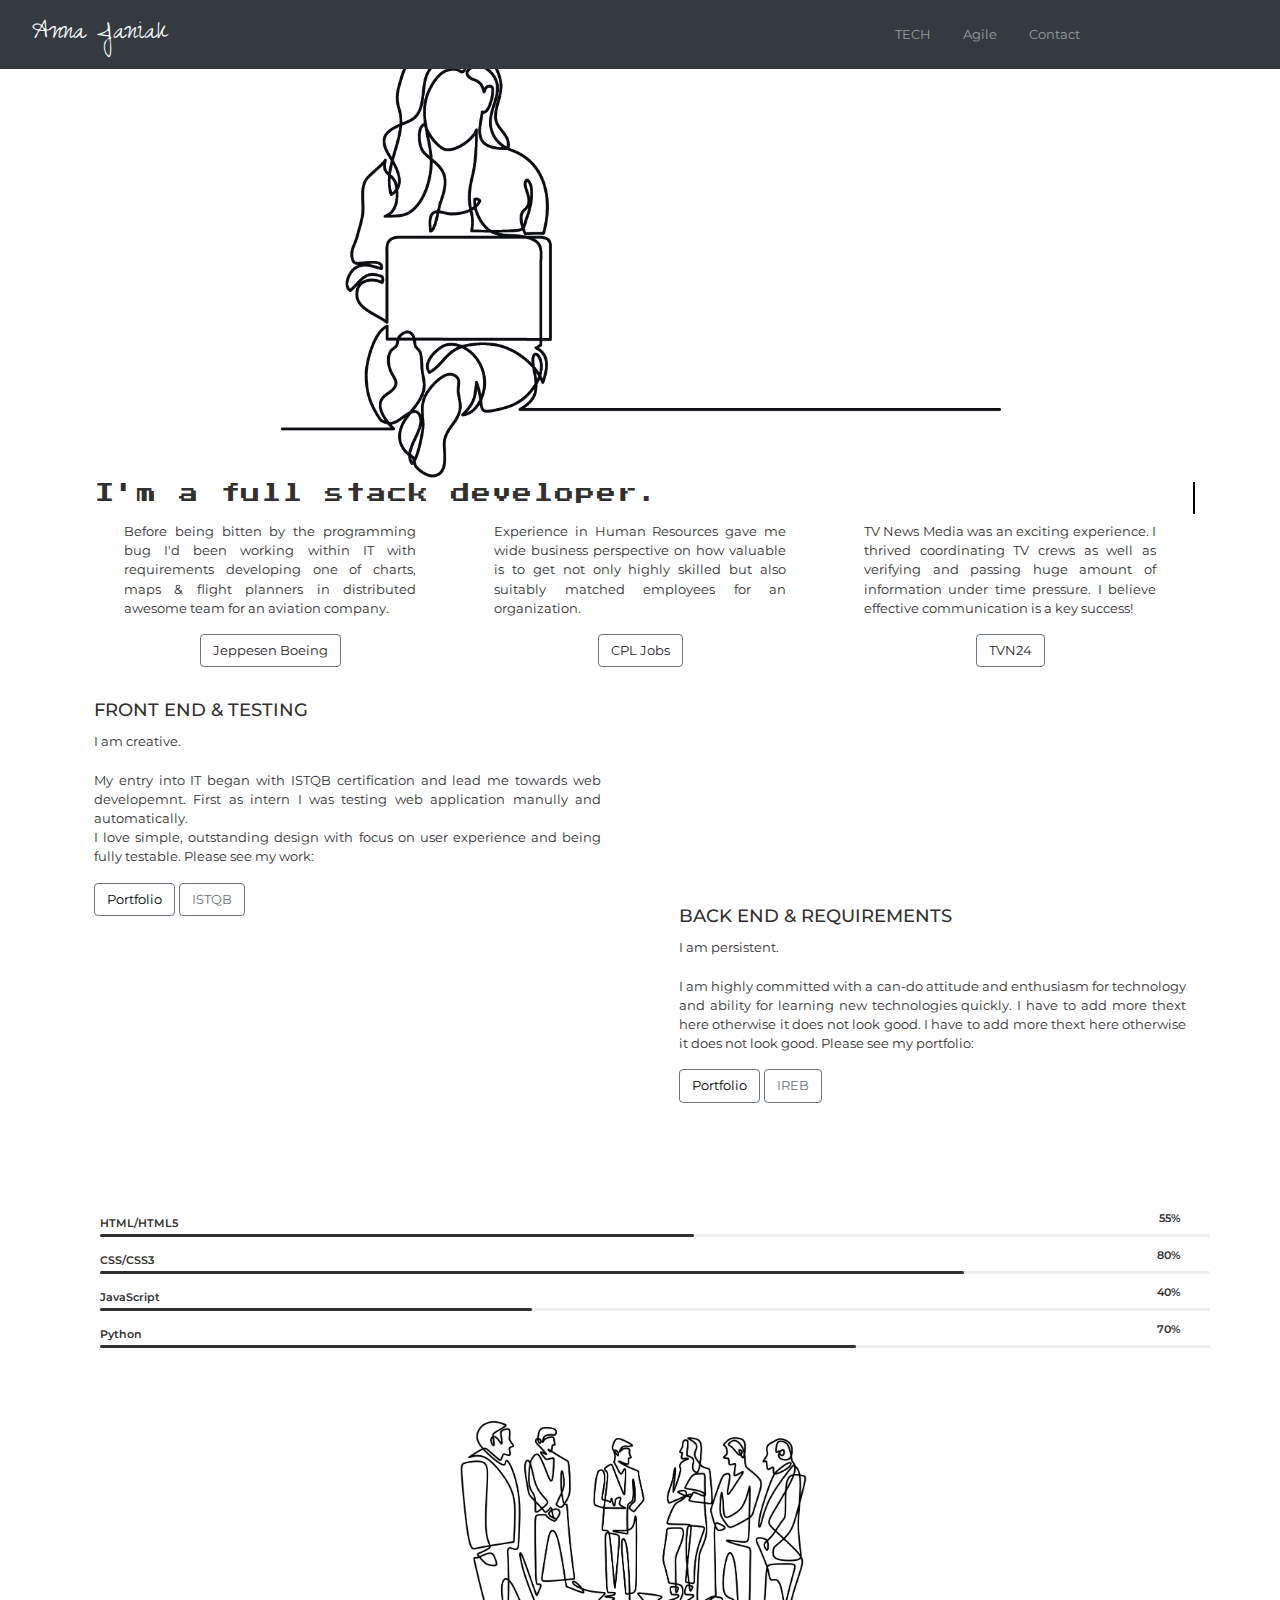
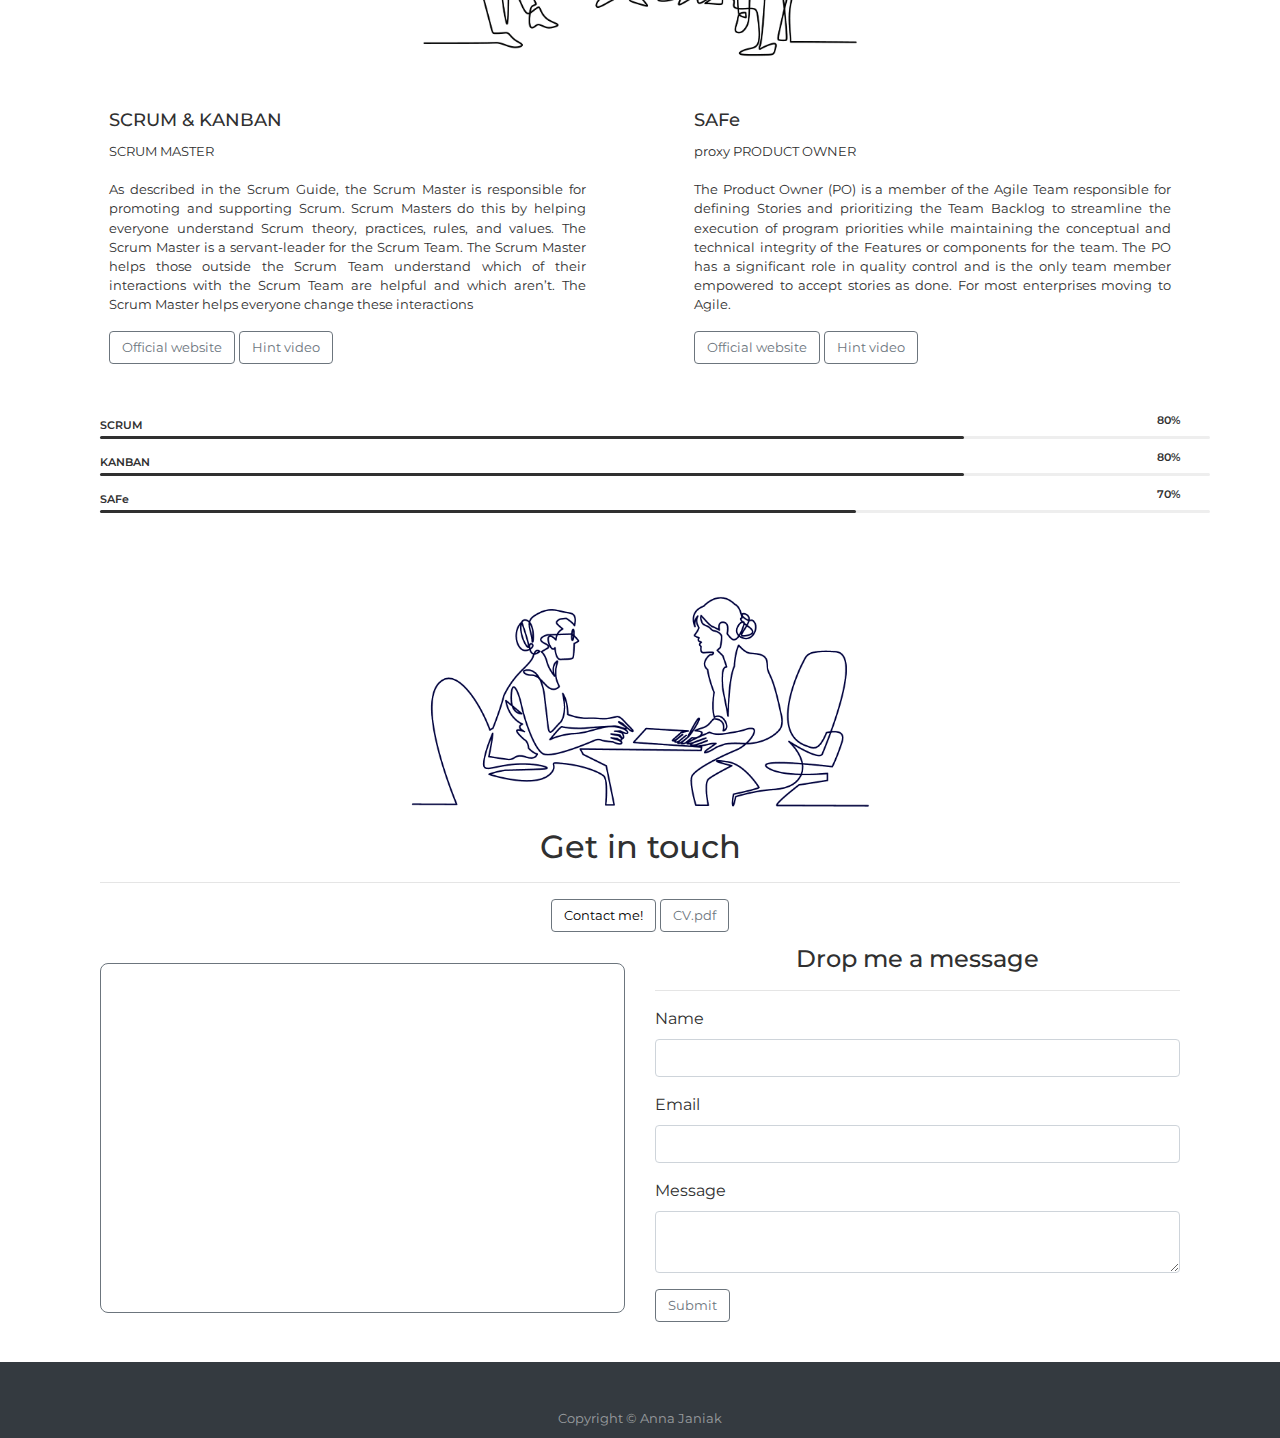
==== commit 6e311230: "working on typwriting" ====
--- a/index.html
+++ b/index.html
@@ -56,9 +56,10 @@
 					<div class="typewriter" id="landing-content">
 						<h1 class="d-none d-md-block">I'm a full stack developer.</h1>
 					</div>
-					<h1 class="d-md-none">To be made static</h1>
-					<!-- Static for small screen | Just need to be styled -->
-
+					<div class="job-title-static text-center">
+						<h4 class="d-md-none">I'm a full stack developer</h4>
+						<!-- Static for small screen | Just need to be styled -->
+					</div>
 				</div>
 			</div>
 			<div class="row cards-content">
--- a/assets/css/style.css
+++ b/assets/css/style.css
@@ -270,6 +270,12 @@
   animation-iteration-count: infinite;
 }
 
+.typewriter h2{
+    font-size: 1rem;
+    font-family: 'Press Start 2P', cursive;
+    color: red;
+}
+
 /* The typing effect */
 @keyframes typing{
   from { width: 0 }
@@ -377,23 +383,23 @@
     .navbar-toggler navbar-toggler-icon{margin-left: auto;}
 }
 
-@media screen and (max-width: 320px){
-  .typewriter{float: none; margin: 0 auto;}
-  .typewriter h1{font-size: 0.6rem; margin-bottom: 15px; 
+@media screen and (min-width:0) and (max-width: 1024px){
+  .job-title-static h4{float: none; margin-bottom: 1rem; font-family: 'Press Start 2P'; font-size: 1rem;}
+  /* .typewriter h1{font-size: 0.6rem; margin-bottom: 15px; 
   animation: 
     typing 4s steps(30,end) 1s 1 normal both, 
     blink-caret .75s steps(30,end) infinite;
   animation-iteration-count: infinite;
-  /* letter-spacing: pre; Adjust as needed */
-  border-right: .2em solid black; /* The typwriter cursor */
+  letter-spacing: pre; Adjust as needed
+  border-right: .2em solid black; The typwriter cursor
   height: 1rem;
-  white-space: pre; /* Keeps the content on a single line */
+  white-space: pre; Keeps the content on a single line
   margin-left: 0;
   margin-right: 0;}
 
 @keyframes typing{
   from { width: 0 }
-  to { width: 100% }
+  to { width: 100% } */
     }
 
     .navbar-brand{font-size: 1.8rem; margin-left: 0.5rem; padding-left: 0.5rem;}
@@ -417,27 +423,33 @@
     .contact-info p{font-size: 1rem;}
 }
 
-@media screen and (min-width:0px) and (max-width: 414px){
+/* @media screen and (min-width:0) and (max-width: 1024px){
+    .typewriter h1 {display: none;}
+
+@media screen and (min-width:0) and (max-width: 1024px){
+    .typewriter h2{position: relative; height: 2rem; font-family: 'Press Start 2P', cursive; color: red; font-size: 1.2rem;} */
+
+/* @media screen and (min-width:1024px) and (max-width: 3840px){
     .tech-image{display: none;}
     .navbar-brand{font-size: 2rem; margin-left: 0.8rem; padding-left: 0.7rem;}
-     .typewriter{float: none; margin: 0 auto;}
-  .typewriter h1{font-size: 0.8rem; margin-bottom: 15px; 
+    .typewriter{float: none; margin: 0 auto;}
+    .typewriter h1{font-size: 0.8rem; margin-bottom: 15px; 
   animation: 
     typing 6s steps(30,end) 1s 1 normal both, 
     blink-caret .75s steps(30,end) infinite;
   animation-iteration-count: infinite;
-  /* letter-spacing: pre; Adjust as needed */
-  border-right: .2em solid black; /* The typwriter cursor */
+  letter-spacing: pre; Adjust as needed
+  border-right: .2em solid black; The typwriter cursor
   height: 1rem;
-  white-space: pre; /* Keeps the content on a single line */
-  margin-left: 0;
+  white-space: pre; Keeps the content on a single line
+  margin-left: auto;
   margin-right: 0;}
 
 @keyframes typing{
   from { width: 0 }
   to { width: 100% }
     }
-}
+} */
 
  @media screen and (min-width: 0px) and (max-width: 568px){
     .navbar-brand { display: none; }
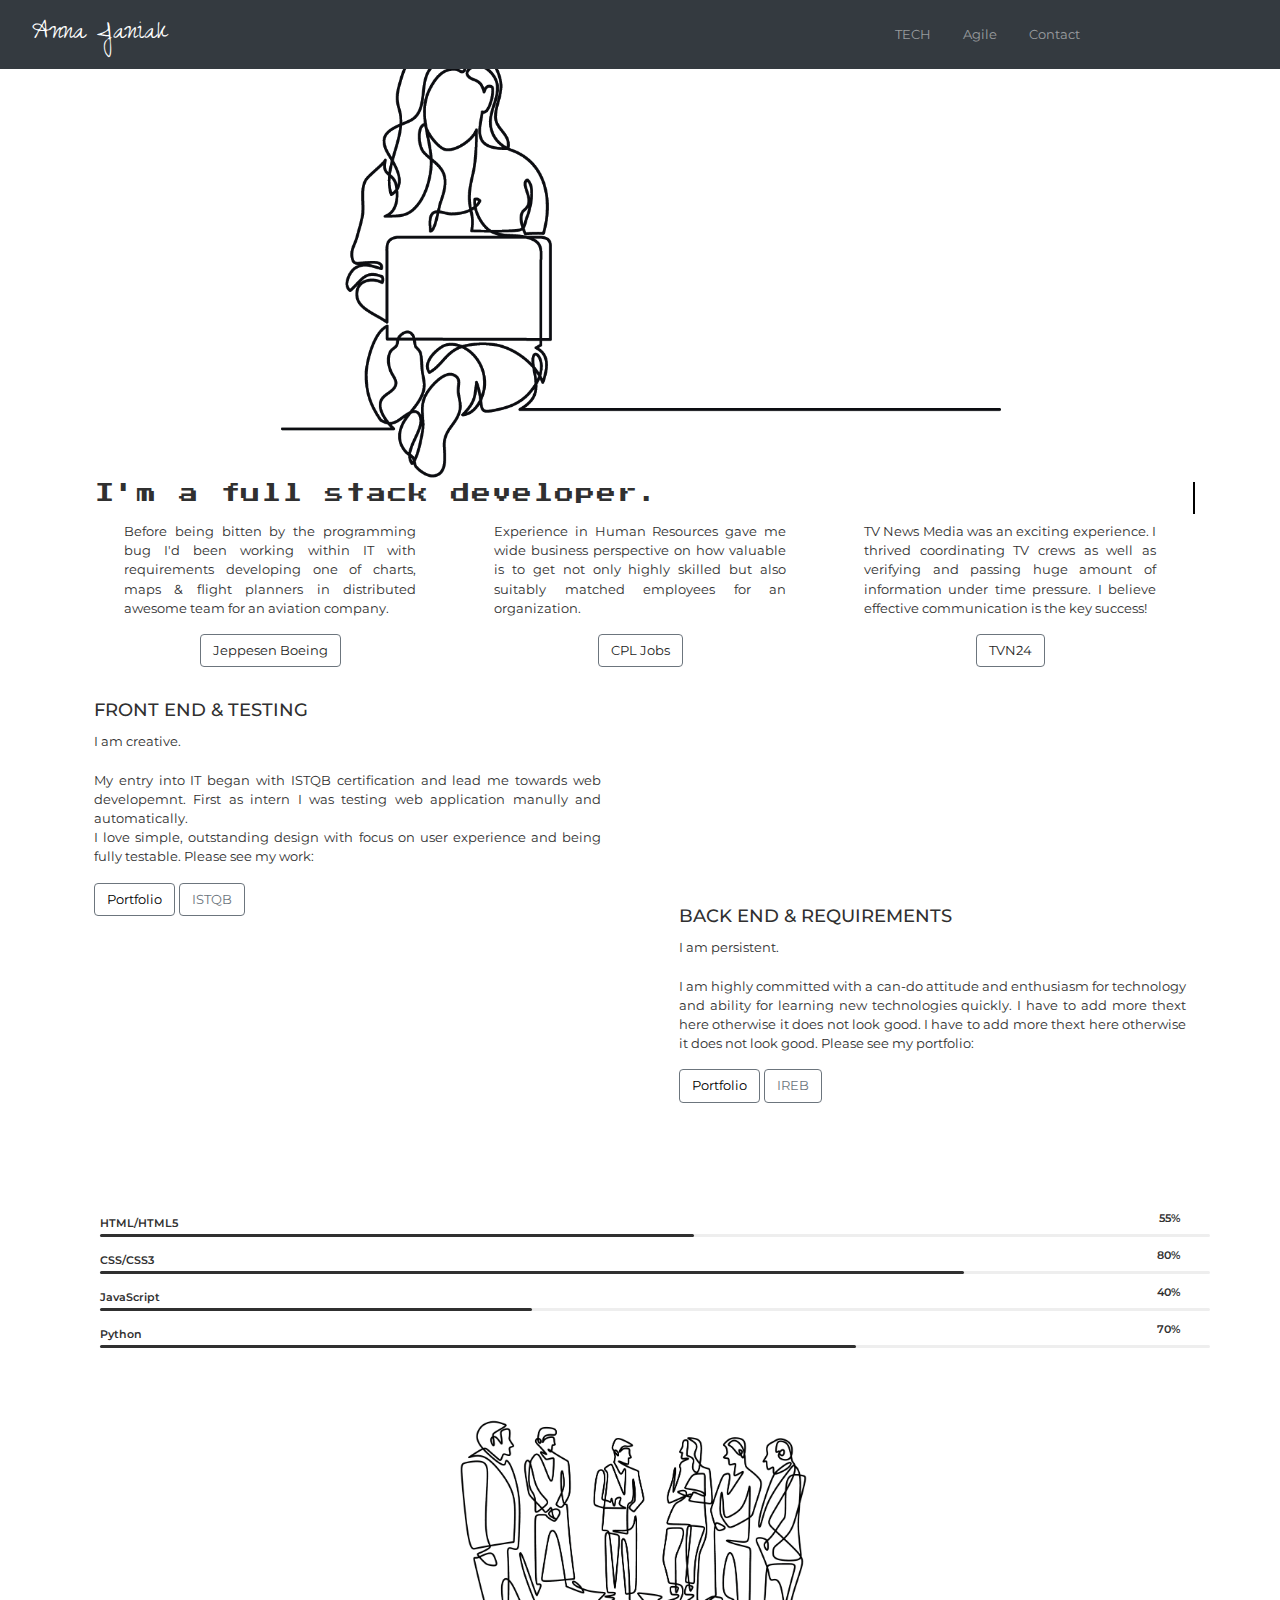
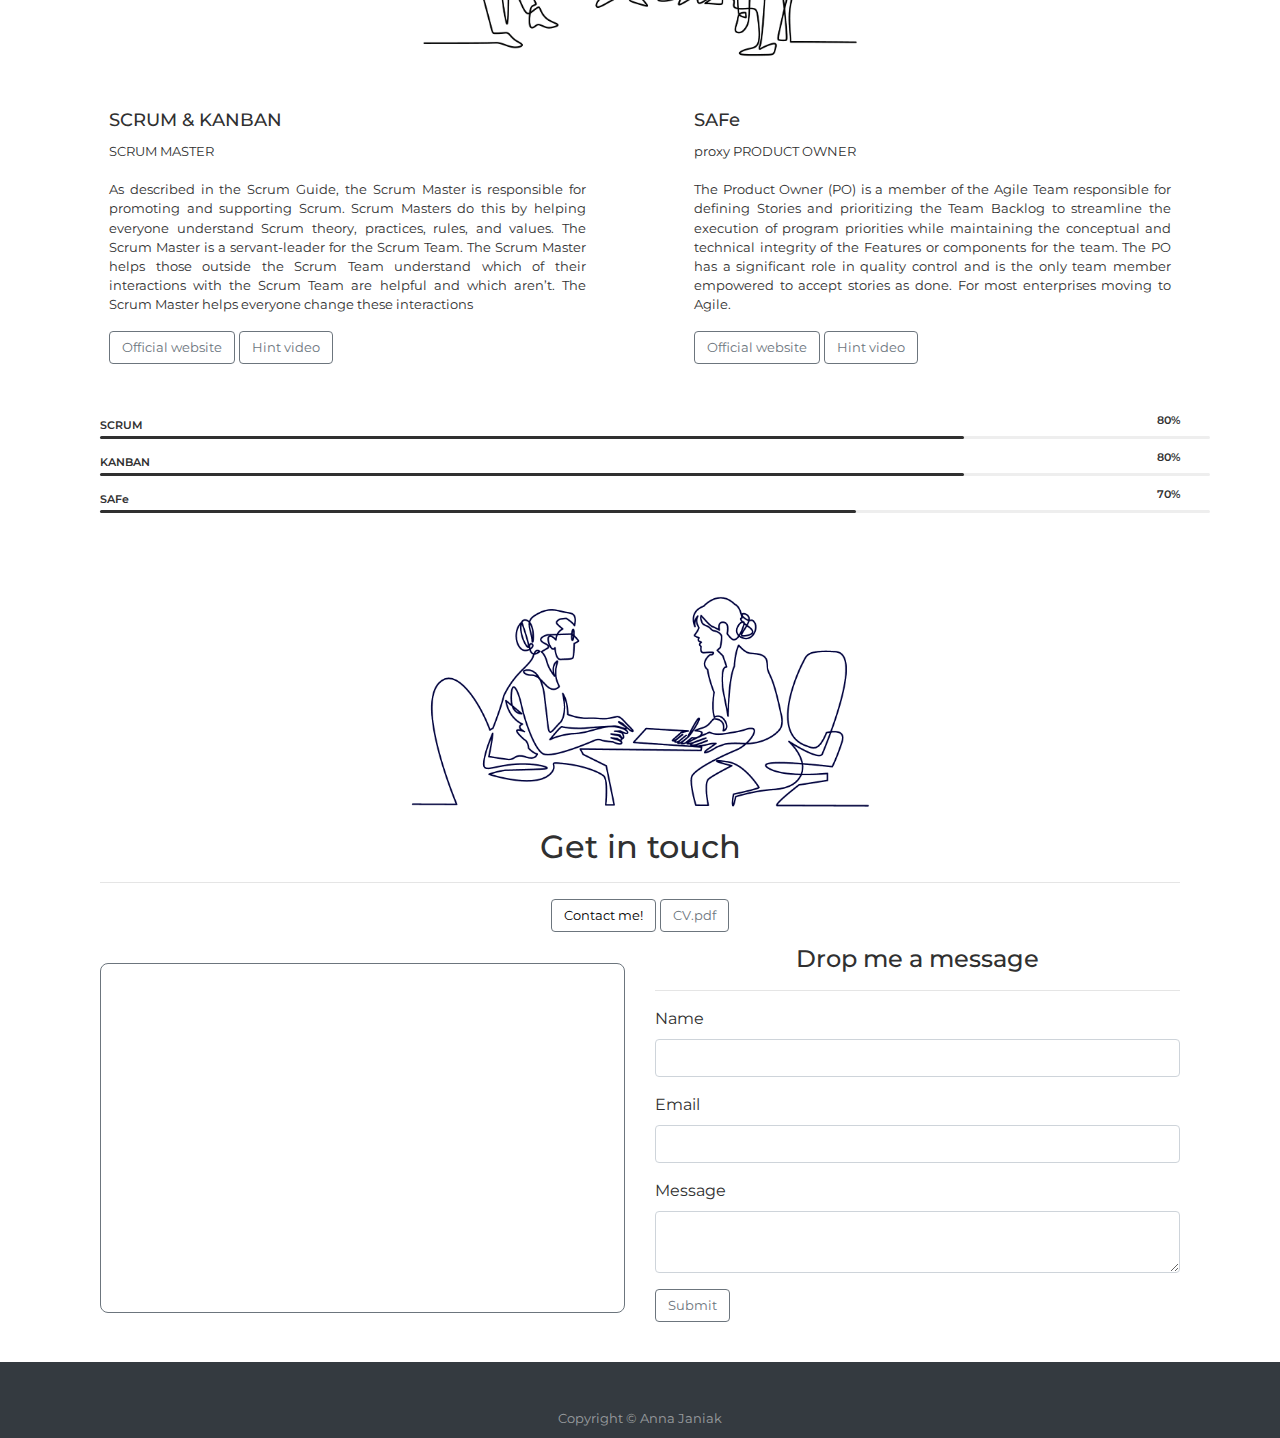
==== commit 8b56732f: "external code sources addressed" ====
--- a/index.html
+++ b/index.html
@@ -2,487 +2,445 @@
 <html lang="en">
 
 <head>
-	<meta charset="UTF-8">
-	<meta name="viewport" content="width=device-width, initial-scale=1.0">
-	<meta http-equiv="X-UA-Compatible" content="ie=edge">
-	<link rel="stylesheet" href="https://stackpath.bootstrapcdn.com/bootstrap/4.4.1/css/bootstrap.min.css"
-		integrity="sha384-Vkoo8x4CGsO3+Hhxv8T/Q5PaXtkKtu6ug5TOeNV6gBiFeWPGFN9MuhOf23Q9Ifjh" crossorigin="anonymous">
-	<link rel="stylesheet" href="https://use.fontawesome.com/releases/v5.6.1/css/all.css"
-		integrity="sha384-gfdkjb5BdAXd+lj+gudLWI+BXq4IuLW5IT+brZEZsLFm++aCMlF1V92rMkPaX4PP" crossorigin="anonymous">
-	<link rel="stylesheet" href="assets/css/style.css" type="text/css" />
-	<title>Anna Janiak</title>
+    <meta charset="UTF-8">
+    <meta name="viewport" content="width=device-width, initial-scale=1.0">
+    <meta http-equiv="X-UA-Compatible" content="ie=edge">
+    <link rel="stylesheet" href="https://stackpath.bootstrapcdn.com/bootstrap/4.4.1/css/bootstrap.min.css" integrity="sha384-Vkoo8x4CGsO3+Hhxv8T/Q5PaXtkKtu6ug5TOeNV6gBiFeWPGFN9MuhOf23Q9Ifjh" crossorigin="anonymous">
+    <link rel="stylesheet" href="https://use.fontawesome.com/releases/v5.6.1/css/all.css" integrity="sha384-gfdkjb5BdAXd+lj+gudLWI+BXq4IuLW5IT+brZEZsLFm++aCMlF1V92rMkPaX4PP" crossorigin="anonymous">
+    <link rel="stylesheet" href="assets/css/style.css" type="text/css" />
+    <title>Anna Janiak</title>
 
 </head>
 
 <body>
-	<!-- NAVIGATION -->
-	<header>
-		<nav class="navbar navbar-expand-lg static-top navbar-dark bg-dark justify-content-right" id="test-navbar">
-			<a class="navbar-brand" href="index.html">Anna Janiak</a>
-			<button class="navbar-toggler ml-auto" type="button" data-toggle="collapse" data-target="#navbarTogglerDemo02" aria-controls="navbarTogglerDemo02" aria-expanded="false" aria-label="Toggle navigation">
+    <!-- NAVIGATION -->
+    <header>
+        <nav class="navbar navbar-expand-lg static-top navbar-dark bg-dark justify-content-right" id="test-navbar">
+            <a class="navbar-brand" href="index.html">Anna Janiak</a>
+            <button class="navbar-toggler ml-auto" type="button" data-toggle="collapse" data-target="#navbarTogglerDemo02" aria-controls="navbarTogglerDemo02" aria-expanded="false" aria-label="Toggle navigation">
                 <span class="navbar-toggler-icon"></span>
             </button>
-			<div class="collapse navbar-collapse text-right" id="navbarTogglerDemo02">
-				<ul class="navbar-nav ml-auto">
-					<li class="nav-item">
-						<a class="nav-link" href="#tech">TECH
+            <div class="collapse navbar-collapse text-right" id="navbarTogglerDemo02">
+                <ul class="navbar-nav ml-auto">
+                    <li class="nav-item">
+                        <a class="nav-link" href="#tech">TECH
 							<span class="sr-only">(current)</span>
 						</a>
-					</li>
-					<li class="nav-item">
-						<a class="nav-link" href="#agile">Agile</a>
-					</li>
-					<li class="nav-item">
-						<a class="nav-link" href="#contact">Contact</a>
-					</li>
-					<li class="nav-item nav-item-home">
-						<a class="nav-link" href="index.html">Home</a>
-					</li>
-				</ul>
-			</div>
-		</nav>
-	</header>
-	<!--SCROLL SPY-->
-	<div data-spy="scroll" data-target="#test-navbar" data-offset="0">
-
-		<!--CONTENT MAIN PAGE-->
-		<div class="container content">
-			<div class="row">
-				<div class="col-sm-12 landing-image image"></div>
-			</div>
-			<!--TYPEWRITER-->
-			<div class="row">
-				<div class="col-sm-12">
-					<div class="typewriter" id="landing-content">
-						<h1 class="d-none d-md-block">I'm a full stack developer.</h1>
-					</div>
-					<div class="job-title-static text-center">
-						<h4 class="d-md-none">I'm a full stack developer</h4>
-						<!-- Static for small screen | Just need to be styled -->
-					</div>
-				</div>
-			</div>
-			<div class="row cards-content">
-				<!-- Card 1-->
-				<div class="col-sm-4">
-					<div class="card card-content-top mb-4">
-						<!--Card content-->
-						<div class="card-body landing-content">
-							<p class="card-text">Before being bitten by the programming bug I'd been working within IT
-								with requirements developing one of charts, maps & flight planners in distributed
-								awesome team for an aviation company.
-							</p>
-							<div class="landing-content-item text-center">
-								<a href="https://ww2.jeppesen.com/" class="btn btn-outline-secondary "
-									target="_blank"><i class="fas fa-plane"></i> Jeppesen Boeing</a>
-							</div>
-						</div>
-					</div>
-					<!-- /Card 1-->
-				</div>
-				<!-- Card 2 -->
-				<div class="col-sm-4">
-					<div class="card card-content-top mb-4">
-						<!--Card content-->
-						<div class="card-body landing-content">
-							<p class="card-text">Experience in Human Resources gave me wide business perspective on how
-								valuable is to get not only highly skilled but also suitably matched employees for an
-								organization.
-							</p>
-							<div class="landing-content-item text-center">
-								<a href="https://cpljobs.com/pl/?lang=en" class="btn btn-outline-secondary"
-									target="_blank"><i class="fas fa-user-friends"></i> CPL Jobs</a>
-							</div>
-						</div>
-					</div>
-					<!-- /Card 2-->
-				</div>
-				<!-- Card 3 -->
-				<div class="col-sm-4">
-					<div class="card card-content-top mb-4">
-						<!--Card content-->
-						<div class="card-body landing-content">
-							<p class="card-text">TV News Media was an exciting experience. I thrived coordinating TV
-								crews as well as verifying and passing huge amount of information under time pressure. I
-								believe effective communication is a key success!</p>
-							<div class="landing-content-item text-center">
-								<a href="https://tvn24.pl/" class="btn btn-outline-secondary"
-									target="_blank"><i class="fas fa-tv"></i> TVN24</a>
-							</div>
-						</div>
-					</div>
-					<!-- /Card 3-->
-				</div>
-			</div>
-		</div>
-
-		<!--TECH SUB PAGE-->
-		<div class="container" id="tech">
-			<div class="row cards-tech">
-				<!-- Card deck -->
-				<div class="card-deck">
-					<div class="col-sm-6">
-						<!-- Card 1-->
-						<div class="card-wrapper-tech">
-							<!--Card content-->
-							<div class="card-body card-body-front">
-								<!--Title-->
-								<h4 class="card-title">FRONT END & TESTING</h4>
-								<!--Text-->
-								<p class="card-text">I am creative.
-									<br>
-									<br>My entry into IT began with ISTQB certification and lead me towards web developemnt. First as intern I was testing web application manully and automatically.
-									<br>I love simple, outstanding design with focus on user experience and being fully testable. Please see my work:</p>
-									<a href="http://example.com/" class="btn btn-outline-secondary portfolio"
-										target="_blank">Portfolio</a>
-									<a href="https://www.istqb.org/" class="btn btn-outline-secondary"
-										target="_blank">ISTQB</a>
-							</div>
-							<!--Card image-->
-							<div class="view overlay">
-								<div class="card-img-top tech-image image"></div>
-							</div>
-						</div>
-						<!-- /Card 1-->
-					</div>
-
-					<!-- Card 2-->
-					<div class="col-sm-6">
-						<div class="card-wrapper-tech">
-							<!--Card image-->
-							<div class="view overlay">
-								<div class="card-img-top backend-image image"></div>
-							</div>
-							<!--Card content-->
-							<div class="card-body">
-								<!--Title-->
-								<h4 class="card-title">BACK END & REQUIREMENTS</h4>
-								<!--Text-->
-								<p class="card-text">I am persistent.
-									<br>
-									<br>I am highly committed with a can-do attitude and enthusiasm for technology and ability for learning new technologies quickly. I have to add more thext here otherwise it does not look good. I have to add more thext here otherwise it does not look good. Please see my portfolio: </p>
-									<!-- Provides extra visual weight and identifies the primary action in a set of buttons -->
-									<a href="http://example.com/" class="btn btn-outline-secondary portfolio"
-										target="_blank">Portfolio</a>
-									<a href="https://www.ireb.org/en" class="btn btn-outline-secondary"
-										target="_blank">IREB</a>
-							</div>
-						</div>
-					</div>
-					<!-- /Card 2-->
-				</div>
-			</div>
-
-			<!--Progress skills TECH-->
-			<div class="wrapper">
-				<div class="container">
-					<div class="row">
-						<div class="col-md-12">
-							<div class="skillbar" data-percent="55%">
-								<div class="skillbar-title">HTML/HTML5</div>
-								<div class="skill-bar-percent">55%</div>
-								<div class="skillbar-bar" style="width: 55%;"></div>
-							</div>
-							<div class="skillbar" data-percent="80%">
-								<div class="skillbar-title">CSS/CSS3</div>
-								<div class="skill-bar-percent">80%</div>
-								<div class="skillbar-bar" style="width: 80%;"></div>
-							</div>
-							<div class="skillbar" data-percent="40%">
-								<div class="skillbar-title">JavaScript</div>
-								<div class="skill-bar-percent">40%</div>
-								<div class="skillbar-bar" style="width: 40%;"></div>
-							</div>
-							<div class="skillbar" data-percent="70%">
-								<div class="skillbar-title">Python</div>
-								<div class="skill-bar-percent">70%</div>
-								<div class="skillbar-bar" style="width: 70%;"></div>
-							</div>
-						</div>
-					</div>
-				</div>
-			</div>
-		</div>
-
-		<!--AGILE PAGE-->
-		<div class="container" id="agile">
-			<div class="row">
-				<div class="col-sm-12">
-					<div class="agile-image image"></div>
-				</div>
-			</div>
-			<div class="row cards-agile">
-				<div class="card-deck">
-					<!-- Card 1-->
-					<div class="col-sm-6">
-						<div class="card mb-4">
-							<!--Card content-->
-							<div class="card-body">
-								<!--Title-->
-								<h4 class="card-title">SCRUM & KANBAN</h4>
-								<!--Text-->
-								<p class="card-text">SCRUM MASTER
-									<br>
-									<br>As described in the Scrum Guide, the Scrum Master is responsible for promoting and supporting Scrum. Scrum Masters do this by helping everyone understand Scrum theory, practices, rules, and values. The Scrum Master is a servant-leader for the Scrum Team. The Scrum Master helps those outside the Scrum Team understand which of their interactions with the Scrum Team are helpful and which aren’t. The Scrum Master helps everyone change these interactions
+                    </li>
+                    <li class="nav-item">
+                        <a class="nav-link" href="#agile">Agile</a>
+                    </li>
+                    <li class="nav-item">
+                        <a class="nav-link" href="#contact">Contact</a>
+                    </li>
+                    <li class="nav-item nav-item-home">
+                        <a class="nav-link" href="index.html">Home</a>
+                    </li>
+                </ul>
+            </div>
+        </nav>
+    </header>
+    <!--SCROLL SPY-->
+    <div data-spy="scroll" data-target="#test-navbar" data-offset="0">
+
+        <!--CONTENT MAIN PAGE-->
+        <div class="container content">
+            <div class="row">
+                <div class="col-sm-12 landing-image image"></div>
+            </div>
+            <!--TYPEWRITER-->
+            <div class="row">
+                <div class="col-sm-12">
+                    <div class="typewriter" id="landing-content">
+                        <h1 class="d-none d-lg-block d-xl-block">I'm a full stack developer.</h1>
+                    </div>
+                    <!-- Static for small screen | Just need to be styled -->
+                    <div class="job-title-static text-center">
+                        <h4 class="d-lg-none d-xl-none">I'm a full stack developer</h4>
+                    </div>
+                </div>
+            </div>
+            <div class="row cards-content">
+                <!-- Card 1-->
+                <div class="col-sm-4">
+                    <div class="card card-content-top mb-4">
+                        <!--Card content-->
+                        <div class="card-body landing-content">
+                            <p class="card-text">Before being bitten by the programming bug I'd been working within IT with requirements developing one of charts, maps & flight planners in distributed awesome team for an aviation company.
+                            </p>
+                            <div class="landing-content-item text-center">
+                                <a href="https://ww2.jeppesen.com/" class="btn btn-outline-secondary " target="_blank"><i class="fas fa-plane"></i> Jeppesen Boeing</a>
+                            </div>
+                        </div>
+                    </div>
+                    <!-- /Card 1-->
+                </div>
+                <!-- Card 2 -->
+                <div class="col-sm-4">
+                    <div class="card card-content-top mb-4">
+                        <!--Card content-->
+                        <div class="card-body landing-content">
+                            <p class="card-text">Experience in Human Resources gave me wide business perspective on how valuable is to get not only highly skilled but also suitably matched employees for an organization.
+                            </p>
+                            <div class="landing-content-item text-center">
+                                <a href="https://cpljobs.com/pl/?lang=en" class="btn btn-outline-secondary" target="_blank"><i class="fas fa-user-friends"></i> CPL Jobs</a>
+                            </div>
+                        </div>
+                    </div>
+                    <!-- /Card 2-->
+                </div>
+                <!-- Card 3 -->
+                <div class="col-sm-4">
+                    <div class="card card-content-top mb-4">
+                        <!--Card content-->
+                        <div class="card-body landing-content">
+                            <p class="card-text">TV News Media was an exciting experience. I thrived coordinating TV crews as well as verifying and passing huge amount of information under time pressure. I believe effective communication is the key success!</p>
+                            <div class="landing-content-item text-center">
+                                <a href="https://tvn24.pl/" class="btn btn-outline-secondary" target="_blank"><i class="fas fa-tv"></i> TVN24</a>
+                            </div>
+                        </div>
+                    </div>
+                    <!-- /Card 3-->
+                </div>
+            </div>
+        </div>
+
+        <!--TECH SUB PAGE-->
+        <div class="container" id="tech">
+            <div class="row cards-tech">
+                <!-- Card deck -->
+                <div class="card-deck">
+                    <div class="col-sm-6">
+                        <!-- Card 1-->
+                        <div class="card-wrapper-tech">
+                            <!--Card content-->
+                            <div class="card-body card-body-front">
+                                <!--Title-->
+                                <h4 class="card-title">FRONT END & TESTING</h4>
+                                <!--Text-->
+                                <p class="card-text">I am creative.
+                                    <br>
+                                    <br>My entry into IT began with ISTQB certification and lead me towards web developemnt. First as intern I was testing web application manully and automatically.
+                                    <br>I love simple, outstanding design with focus on user experience and being fully testable. Please see my work:</p>
+                                <a href="http://example.com/" class="btn btn-outline-secondary portfolio" target="_blank">Portfolio</a>
+                                <a href="https://www.istqb.org/" class="btn btn-outline-secondary" target="_blank">ISTQB</a>
+                            </div>
+                            <!--Card image-->
+                            <div class="view overlay">
+                                <div class="card-img-top tech-image image"></div>
+                            </div>
+                        </div>
+                        <!-- /Card 1-->
+                    </div>
+                    <!-- Card 2-->
+                    <div class="col-sm-6">
+                        <div class="card-wrapper-tech">
+                            <!--Card image-->
+                            <div class="view overlay">
+                                <div class="card-img-top backend-image image"></div>
+                            </div>
+                            <!--Card content-->
+                            <div class="card-body">
+                                <!--Title-->
+                                <h4 class="card-title">BACK END & REQUIREMENTS</h4>
+                                <!--Text-->
+                                <p class="card-text">I am persistent.
+                                    <br>
+                                    <br>I am highly committed with a can-do attitude and enthusiasm for technology and ability for learning new technologies quickly. I have to add more thext here otherwise it does not look good. I have to add more thext here otherwise it does not look good. Please see my portfolio: </p>
+                                <!-- Provides extra visual weight and identifies the primary action in a set of buttons -->
+                                <a href="http://example.com/" class="btn btn-outline-secondary portfolio" target="_blank">Portfolio</a>
+                                <a href="https://www.ireb.org/en" class="btn btn-outline-secondary" target="_blank">IREB</a>
+                            </div>
+                        </div>
+                    </div>
+                    <!-- /Card 2-->
+                </div>
+            </div>
+            <!--Progress skills TECH-->
+            <div class="wrapper">
+                <div class="container">
+                    <div class="row">
+                        <div class="col-md-12">
+                            <div class="skillbar" data-percent="55%">
+                                <div class="skillbar-title">HTML/HTML5</div>
+                                <div class="skill-bar-percent">55%</div>
+                                <div class="skillbar-bar" style="width: 55%;"></div>
+                            </div>
+                            <div class="skillbar" data-percent="80%">
+                                <div class="skillbar-title">CSS/CSS3</div>
+                                <div class="skill-bar-percent">80%</div>
+                                <div class="skillbar-bar" style="width: 80%;"></div>
+                            </div>
+                            <div class="skillbar" data-percent="40%">
+                                <div class="skillbar-title">JavaScript</div>
+                                <div class="skill-bar-percent">40%</div>
+                                <div class="skillbar-bar" style="width: 40%;"></div>
+                            </div>
+                            <div class="skillbar" data-percent="70%">
+                                <div class="skillbar-title">Python</div>
+                                <div class="skill-bar-percent">70%</div>
+                                <div class="skillbar-bar" style="width: 70%;"></div>
+                            </div>
+                        </div>
+                    </div>
+                </div>
+            </div>
+        </div>
+        <!--AGILE PAGE-->
+        <div class="container" id="agile">
+            <div class="row">
+                <div class="col-sm-12">
+                    <div class="agile-image image"></div>
+                </div>
+            </div>
+            <div class="row cards-agile">
+                <div class="card-deck">
+                    <!-- Card 1-->
+                    <div class="col-sm-6">
+                        <div class="card mb-4">
+                            <!--Card content-->
+                            <div class="card-body">
+                                <!--Title-->
+                                <h4 class="card-title">SCRUM & KANBAN</h4>
+                                <!--Text-->
+                                <p class="card-text">SCRUM MASTER
+                                    <br>
+                                    <br>As described in the Scrum Guide, the Scrum Master is responsible for promoting and supporting Scrum. Scrum Masters do this by helping everyone understand Scrum theory, practices, rules, and values. The Scrum Master is a servant-leader for the Scrum Team. The Scrum Master helps those outside the Scrum Team understand which of their interactions with the Scrum Team are helpful and which aren’t. The Scrum Master helps everyone change these interactions
                                 </p>
-									<div><a href="https://www.scrum.org/" class="btn btn-outline-secondary"
-											target="_blank">Official website</a>
-										<!-- Button trigger modal -->
-										<button type="button" class="btn btn-outline-secondary" data-toggle="modal" data-target="#staticBackdropScrum">Hint video</button>
-										<!-- Modal -->
-										<div class="modal fade" id="staticBackdropScrum" data-backdrop="static"
-											tabindex="-1" role="dialog" aria-labelledby="staticBackdropLabel"
-											aria-hidden="true">
-											<div class="modal-dialog" role="document">
-												<div class="modal-content">
-													<div class="modal-header">
-														<h5 class="modal-title" id="staticBackdropLabelScrum">Acceptance
+                                <div><a href="https://www.scrum.org/" class="btn btn-outline-secondary" target="_blank">Official website</a>
+                                    <!-- Button trigger modal -->
+                                    <button type="button" class="btn btn-outline-secondary" data-toggle="modal" data-target="#staticBackdropScrum">Hint video</button>
+                                    <!-- Modal -->
+                                    <div class="modal fade" id="staticBackdropScrum" data-backdrop="static" tabindex="-1" role="dialog" aria-labelledby="staticBackdropLabel" aria-hidden="true">
+                                        <div class="modal-dialog" role="document">
+                                            <div class="modal-content">
+                                                <div class="modal-header">
+                                                    <h5 class="modal-title" id="staticBackdropLabelScrum">Acceptance
 															criteria vs Definition of Done
 														</h5>
-														<button type="button" class="close staticBackdrop-close" data-dismiss="modal" aria-label="Close"><span aria-hidden="true">&times;</span>
+                                                    <button type="button" class="close staticBackdrop-close" data-dismiss="modal" aria-label="Close"><span aria-hidden="true">&times;</span>
                                                     </button>
-													</div>
-													<div class="modal-body">
-														<div class="embed-responsive embed-responsive-16by9">
-															<iframe id="staticBackdropScrum-iframe" width="560"
-																height="315"
-																src="https://www.youtube.com/embed/ZxXL_sP-sqQ"
-																allow="accelerometer; autoplay; encrypted-media; gyroscope; picture-in-picture"
-																allowfullscreen></iframe>
-														</div>
-														<div class="modal-footer">
-															<button type="button" class="btn btn-outline-secondary portfolio staticBackdropScrum-close" id="staticBackdropScrum-close" data-dismiss="modal">Close</button>
-														</div>
-													</div>
-												</div>
-											</div>
-										</div>
-									</div>
-							</div>
-						</div>
-					</div>
-					<!-- /Card 1-->
-
-					<!-- Card 2 -->
-					<div class="col-sm-6">
-						<div class="card mb-4">
-							<!--Card content-->
-							<div class="card-body">
-								<!--Title-->
-								<h4 class="card-title">SAFe</h4>
-								<!--Text-->
-								<p class="card-text">proxy PRODUCT OWNER
-									<br>
-									<br>The Product Owner (PO) is a member of the Agile Team responsible for defining Stories and prioritizing the Team Backlog to streamline the execution of program priorities while maintaining the conceptual and technical integrity of the Features or components for the team. The PO has a significant role in quality control and is the only team member empowered to accept stories as done. For most enterprises moving to Agile.
+                                                </div>
+                                                <div class="modal-body">
+                                                    <div class="embed-responsive embed-responsive-16by9">
+                                                        <iframe id="staticBackdropScrum-iframe" width="560" height="315" src="https://www.youtube.com/embed/ZxXL_sP-sqQ" allow="accelerometer; autoplay; encrypted-media; gyroscope; picture-in-picture" allowfullscreen></iframe>
+                                                    </div>
+                                                    <div class="modal-footer">
+                                                        <button type="button" class="btn btn-outline-secondary portfolio staticBackdropScrum-close" id="staticBackdropScrum-close" data-dismiss="modal">Close</button>
+                                                    </div>
+                                                </div>
+                                            </div>
+                                        </div>
+                                    </div>
+                                </div>
+                            </div>
+                        </div>
+                    </div>
+                    <!-- /Card 1-->
+                    <!-- Card 2 -->
+                    <div class="col-sm-6">
+                        <div class="card mb-4">
+                            <!--Card content-->
+                            <div class="card-body">
+                                <!--Title-->
+                                <h4 class="card-title">SAFe</h4>
+                                <!--Text-->
+                                <p class="card-text">proxy PRODUCT OWNER
+                                    <br>
+                                    <br>The Product Owner (PO) is a member of the Agile Team responsible for defining Stories and prioritizing the Team Backlog to streamline the execution of program priorities while maintaining the conceptual and technical integrity of the Features or components for the team. The PO has a significant role in quality control and is the only team member empowered to accept stories as done. For most enterprises moving to Agile.
                                 </p>
-									<div><a href="https://www.scaledagileframework.com/"
-											class="btn btn-outline-secondary" target="_blank">Official website</a>
-										<!-- Button trigger modal -->
-										<button type="button" class="btn btn-outline-secondary" data-toggle="modal" data-target="#staticBackdrop">Hint video</button>
-										<!-- Modal -->
-										<div class="modal fade" id="staticBackdrop" data-backdrop="static" tabindex="-1"
-											role="dialog" aria-labelledby="staticBackdropLabel" aria-hidden="true">
-											<div class="modal-dialog" role="document">
-												<div class="modal-content">
-													<div class="modal-header">
-														<h5 class="modal-title" id="staticBackdropLabel">SAFe PI
+                                <div><a href="https://www.scaledagileframework.com/" class="btn btn-outline-secondary" target="_blank">Official website</a>
+                                    <!-- Button trigger modal -->
+                                    <button type="button" class="btn btn-outline-secondary" data-toggle="modal" data-target="#staticBackdrop">Hint video</button>
+                                    <!-- Modal -->
+                                    <div class="modal fade" id="staticBackdrop" data-backdrop="static" tabindex="-1" role="dialog" aria-labelledby="staticBackdropLabel" aria-hidden="true">
+                                        <div class="modal-dialog" role="document">
+                                            <div class="modal-content">
+                                                <div class="modal-header">
+                                                    <h5 class="modal-title" id="staticBackdropLabel">SAFe PI
 															planning
 														</h5>
-														<button type="button" class="close staticBackdrop-close" data-dismiss="modal" aria-label="Close"><span aria-hidden="true">&times;</span>
+                                                    <button type="button" class="close staticBackdrop-close" data-dismiss="modal" aria-label="Close"><span aria-hidden="true">&times;</span>
                                                     </button>
-													</div>
-													<div class="modal-body">
-														<div class="embed-responsive embed-responsive-16by9">
-															<iframe id="staticBackdrop-iframe"
-																class="embed-responsive-item"
-																src="https://www.youtube.com/embed/PeykAokF_ew"
-																allow="accelerometer; autoplay; encrypted-media; gyroscope; picture-in-picture"
-																allowfullscreen></iframe>
-														</div>
-														<div class="modal-footer">
-															<button type="button" class="btn btn-outline-secondary portfolio staticBackdrop-close" id="staticBackdrop-close" data-dismiss="modal">Close</button>
-														</div>
-													</div>
-												</div>
-											</div>
-										</div>
-									</div>
-							</div>
-						</div>
-						<!-- /Card 2-->
-					</div>
-				</div>
-			</div>
-			<!-- Progress skill bar AGILE -->
-			<div class="wrapper">
-				<div class="container">
-					<div class="row">
-						<div class="col-md-12">
-							<div class="skillbar" data-percent="80%">
-								<div class="skillbar-title">SCRUM</div>
-								<div class="skill-bar-percent">80%</div>
-								<div class="skillbar-bar" style="width: 80%;"></div>
-							</div>
-							<div class="skillbar" data-percent="80%">
-								<div class="skillbar-title">KANBAN</div>
-								<div class="skill-bar-percent">80%</div>
-								<div class="skillbar-bar" style="width: 80%;"></div>
-							</div>
-							<div class="skillbar" data-percent="70%">
-								<div class="skillbar-title">SAFe</div>
-								<div class="skill-bar-percent">70%</div>
-								<div class="skillbar-bar" style="width: 70%;"></div>
-							</div>
-
-						</div>
-					</div>
-				</div>
-			</div>
-
-			<!--CONTACT SUB PAGE-->
-			<!--Contact image-->
-			<div class="container-fluid" id="contact">
-				<div class="row">
-					<div class="col-sm-12">
-						<div class="contact-image image"></div>
-					</div>
-				</div>
-				<!--Contact form-->
-				<section class="contact">
-					<div class="container">
-						<div class="row">
-							<div class="form-box">
-								<div class="col-sm-12 contact-info-box text-center">
-									<h2>Get in touch</h2>
-									<hr>
-									<div class="contact-buttons text-center">
-										<button type="button" class="btn btn-outline-secondary contact-info-button" data-toggle="modal" data-target="#contact-model1">Contact me!</button>
-										<button onclick=" window.open('assets/cv/cvAnnaJaniakJansson.pdf','_blank')" class="btn btn-outline-secondary">CV.pdf</button>
-									</div>
-									<div class="modal" tabindex="-1" role="dialog" id="contact-model1">
-										<div class="modal-dialog" role="document">
-											<div class="modal-content">
-												<div class="modal-header">
-													<button type="button" class="close" data-dismiss="modal" aria-label="Close">
+                                                </div>
+                                                <div class="modal-body">
+                                                    <div class="embed-responsive embed-responsive-16by9">
+                                                        <iframe id="staticBackdrop-iframe" class="embed-responsive-item" src="https://www.youtube.com/embed/PeykAokF_ew" allow="accelerometer; autoplay; encrypted-media; gyroscope; picture-in-picture" allowfullscreen></iframe>
+                                                    </div>
+                                                    <div class="modal-footer">
+                                                        <button type="button" class="btn btn-outline-secondary portfolio staticBackdrop-close" id="staticBackdrop-close" data-dismiss="modal">Close</button>
+                                                    </div>
+                                                </div>
+                                            </div>
+                                        </div>
+                                    </div>
+                                </div>
+                            </div>
+                        </div>
+                        <!-- /Card 2-->
+                    </div>
+                </div>
+            </div>
+            <!-- Progress skill bar AGILE -->
+            <div class="wrapper">
+                <div class="container">
+                    <div class="row">
+                        <div class="col-md-12">
+                            <div class="skillbar" data-percent="80%">
+                                <div class="skillbar-title">SCRUM</div>
+                                <div class="skill-bar-percent">80%</div>
+                                <div class="skillbar-bar" style="width: 80%;"></div>
+                            </div>
+                            <div class="skillbar" data-percent="80%">
+                                <div class="skillbar-title">KANBAN</div>
+                                <div class="skill-bar-percent">80%</div>
+                                <div class="skillbar-bar" style="width: 80%;"></div>
+                            </div>
+                            <div class="skillbar" data-percent="70%">
+                                <div class="skillbar-title">SAFe</div>
+                                <div class="skill-bar-percent">70%</div>
+                                <div class="skillbar-bar" style="width: 70%;"></div>
+                            </div>
+                        </div>
+                    </div>
+                </div>
+            </div>
+
+            <!--CONTACT SUB PAGE-->
+            <!--Contact image-->
+            <div class="container-fluid" id="contact">
+                <div class="row">
+                    <div class="col-sm-12">
+                        <div class="contact-image image"></div>
+                    </div>
+                </div>
+                <!--Contact form-->
+                <section class="contact">
+                    <div class="container">
+                        <div class="row">
+                            <div class="form-box">
+                                <div class="col-sm-12 contact-info-box text-center">
+                                    <h2>Get in touch</h2>
+                                    <hr>
+                                    <div class="contact-buttons text-center">
+                                        <button type="button" class="btn btn-outline-secondary contact-info-button" data-toggle="modal" data-target="#contact-model1">Contact me!</button>
+                                        <button onclick=" window.open('assets/cv/cvAnnaJaniakJansson.pdf','_blank')" class="btn btn-outline-secondary">CV.pdf</button>
+                                    </div>
+                                    <div class="modal" tabindex="-1" role="dialog" id="contact-model1">
+                                        <div class="modal-dialog" role="document">
+                                            <div class="modal-content">
+                                                <div class="modal-header">
+                                                    <button type="button" class="close" data-dismiss="modal" aria-label="Close">
                                                         <span aria-hidden="true">&times;</span>
                                                     </button>
-												</div>
-												<div class="modal-body contact-info text-center">
-													<p><i class="fas fa-phone"></i>
-														<br> +46 793 360 854</p>
-														<hr>
-														<p><i class="far fa-envelope"></i>
-															<br> anna.janiak@yahoo.pl</p>
-												</div>
-												<div class="modal-footer">
-													<button type="button" class="btn btn-outline-secondary" data-dismiss="modal">Close</button>
-												</div>
-											</div>
-										</div>
-									</div>
-								</div>
-							</div>
-						</div>
-						<div class="row justify-content-center">
-							<div class="col-sm-6 contact-map">
-								<div class="contact-map-wrapper">
-									<iframe class="embed-responsive-item"
-										src="https://maps.google.com/maps?width=500&amp;height=400&amp;hl=en&amp;q=Kista%2C%20Stockholm+(Address)&amp;ie=UTF8&amp;t=p&amp;z=9&amp;iwloc=B&amp;output=embed"
-										allowfullscreen></iframe>
-								</div>
-							</div>
-							<hr>
-							<div class="col-sm-6 title-contact-form">
-								<h4 class="text-center">Drop me a message</h4>
-								<hr>
-								<form action="https://api.formbucket.com/f/c2K3QTQ" method="post">
-									<div class="form-group">
-										<label for="name">Name</label>
-										<input class="form-control" id="name" type="text" name="Name" required="required">
-                                    </div>
-										<div class="form-group">
-											<label for="email">Email</label>
-											<input class="form-control" id="email" type="email" name="Email" required="required">
-                                    </div>
-											<div class="form-group">
-												<label for="message">Message</label>
-												<textarea class="form-control" id="message" name="Message"></textarea>
-											</div>
-											<div class="text-left">
-												<input class="btn btn-outline-secondary" type="submit" value="Submit" />
-                                    </div>
-								</form>
-							</div>
-						</div>
-					</div>
-				</section>
-			</div>
-		</div>
-
-		<!--FOOTER-->
-		<footer id="sticky-footer" class="py-2 bg-dark text-white-50">
-			<div class="container-fluid text-center">
-				<div class="row">
-					<div class="col-sm-12 social">
-						<ul class="list-inline list-unstyled">
-							<li class="list-inline-item">
-								<a href="https://www.linkedin.com/in/anna-j-605a40177/"
-									target="_blank"><i class="fab fa-linkedin-in"></i>
+                                                </div>
+                                                <div class="modal-body contact-info text-center">
+                                                    <p><i class="fas fa-phone"></i>
+                                                        <br> +46 793 360 854</p>
+                                                    <hr>
+                                                    <p><i class="far fa-envelope"></i>
+                                                        <br> anna.janiak@yahoo.pl</p>
+                                                </div>
+                                                <div class="modal-footer">
+                                                    <button type="button" class="btn btn-outline-secondary" data-dismiss="modal">Close</button>
+                                                </div>
+                                            </div>
+                                        </div>
+                                    </div>
+                                </div>
+                            </div>
+                        </div>
+                        <div class="row justify-content-center">
+                            <div class="col-sm-6 contact-map">
+                                <div class="contact-map-wrapper">
+                                    <iframe class="embed-responsive-item" src="https://maps.google.com/maps?width=500&amp;height=400&amp;hl=en&amp;q=Kista%2C%20Stockholm+(Address)&amp;ie=UTF8&amp;t=p&amp;z=9&amp;iwloc=B&amp;output=embed" allowfullscreen></iframe>
+                                </div>
+                            </div>
+                            <hr>
+                            <div class="col-sm-6 title-contact-form">
+                                <h4 class="text-center">Drop me a message</h4>
+                                <hr>
+                                <form action="https://api.formbucket.com/f/c2K3QTQ" method="post">
+                                    <div class="form-group">
+                                        <label for="name">Name</label>
+                                        <input class="form-control" id="name" type="text" name="Name" required="required">
+                                    </div>
+                                    <div class="form-group">
+                                        <label for="email">Email</label>
+                                        <input class="form-control" id="email" type="email" name="Email" required="required">
+                                    </div>
+                                    <div class="form-group">
+                                        <label for="message">Message</label>
+                                        <textarea class="form-control" id="message" name="Message"></textarea>
+                                    </div>
+                                    <div class="text-left">
+                                        <input class="btn btn-outline-secondary" type="submit" value="Submit" />
+                                    </div>
+                                </form>
+                            </div>
+                        </div>
+                    </div>
+                </section>
+            </div>
+        </div>
+
+        <!--FOOTER-->
+        <footer id="sticky-footer" class="py-2 bg-dark text-white-50">
+            <div class="container-fluid text-center">
+                <div class="row">
+                    <div class="col-sm-12 social">
+                        <ul class="list-inline list-unstyled">
+                            <li class="list-inline-item">
+                                <a href="https://www.linkedin.com/in/anna-j-605a40177/" target="_blank"><i class="fab fa-linkedin-in"></i>
 								</a>
-							</li>
-							<li class="list-inline-item">
-								<a href="https://github.com/annaweronica?tab=repositories"
-									target="_blank"><i class="fab fa-github"></i>
+                            </li>
+                            <li class="list-inline-item">
+                                <a href="https://github.com/annaweronica?tab=repositories" target="_blank"><i class="fab fa-github"></i>
 								</a>
-							</li>
-							<li class="list-inline-item">
-								<a href="https://www.meetup.com/members/276920213/"
-									target="_blank"><i class="fab fa-meetup"></i>
+                            </li>
+                            <li class="list-inline-item">
+                                <a href="https://www.meetup.com/members/276920213/" target="_blank"><i class="fab fa-meetup"></i>
 								</a>
-							</li>
-						</ul>
-					</div>
-				</div>
-				<div class="row">
-					<div class="col-sm-12">
-						<span class="copy-right">
+                            </li>
+                        </ul>
+                    </div>
+                </div>
+                <div class="row">
+                    <div class="col-sm-12">
+                        <span class="copy-right">
 				<small>Copyright &copy; Anna Janiak</small>
                 </span>
-					</div>
-				</div>
-			</div>
-
-		</footer>
-	</div>
-	<script src="https://code.jquery.com/jquery-3.4.1.slim.min.js"
-		integrity="sha384-J6qa4849blE2+poT4WnyKhv5vZF5SrPo0iEjwBvKU7imGFAV0wwj1yYfoRSJoZ+n" crossorigin="anonymous">
-	</script>
-	<script src="https://cdn.jsdelivr.net/npm/popper.js@1.16.0/dist/umd/popper.min.js"
-		integrity="sha384-Q6E9RHvbIyZFJoft+2mJbHaEWldlvI9IOYy5n3zV9zzTtmI3UksdQRVvoxMfooAo" crossorigin="anonymous">
-	</script>
-	<script src="https://stackpath.bootstrapcdn.com/bootstrap/4.4.1/js/bootstrap.min.js"
-		integrity="sha384-wfSDF2E50Y2D1uUdj0O3uMBJnjuUD4Ih7YwaYd1iqfktj0Uod8GCExl3Og8ifwB6" crossorigin="anonymous">
-	</script>
-	<script>
-		$('body').scrollspy({
+                    </div>
+                </div>
+            </div>
+
+        </footer>
+    </div>
+    <script src="https://code.jquery.com/jquery-3.4.1.slim.min.js" integrity="sha384-J6qa4849blE2+poT4WnyKhv5vZF5SrPo0iEjwBvKU7imGFAV0wwj1yYfoRSJoZ+n" crossorigin="anonymous">
+    </script>
+    <script src="https://cdn.jsdelivr.net/npm/popper.js@1.16.0/dist/umd/popper.min.js" integrity="sha384-Q6E9RHvbIyZFJoft+2mJbHaEWldlvI9IOYy5n3zV9zzTtmI3UksdQRVvoxMfooAo" crossorigin="anonymous">
+    </script>
+    <script src="https://stackpath.bootstrapcdn.com/bootstrap/4.4.1/js/bootstrap.min.js" integrity="sha384-wfSDF2E50Y2D1uUdj0O3uMBJnjuUD4Ih7YwaYd1iqfktj0Uod8GCExl3Og8ifwB6" crossorigin="anonymous">
+    </script>
+    <script>
+        $('body').scrollspy({
             target: '#test-navbar'
         })
-	</script>
-	<script>
-		// Credit: https://stackoverflow.com/questions/13598423/stop-all-playing-iframe-videos-on-click-a-link-javascript
+    </script>
+    <script>
         $(function() {
             $('.staticBackdrop-close').click(function() {
                 $('#staticBackdrop-iframe').attr('src', $('#staticBackdrop-iframe').attr('src'));
             });
         });
-	</script>
-	<script>
-		$(function() {
+    </script>
+    <script>
+        $(function() {
             $('.staticBackdropScrum-close').click(function() {
                 $('#staticBackdropScrum-iframe').attr('src', $('#staticBackdropScrum-iframe').attr('src'));
             });
         });
-	</script>
+    </script>
 
 </body>
 
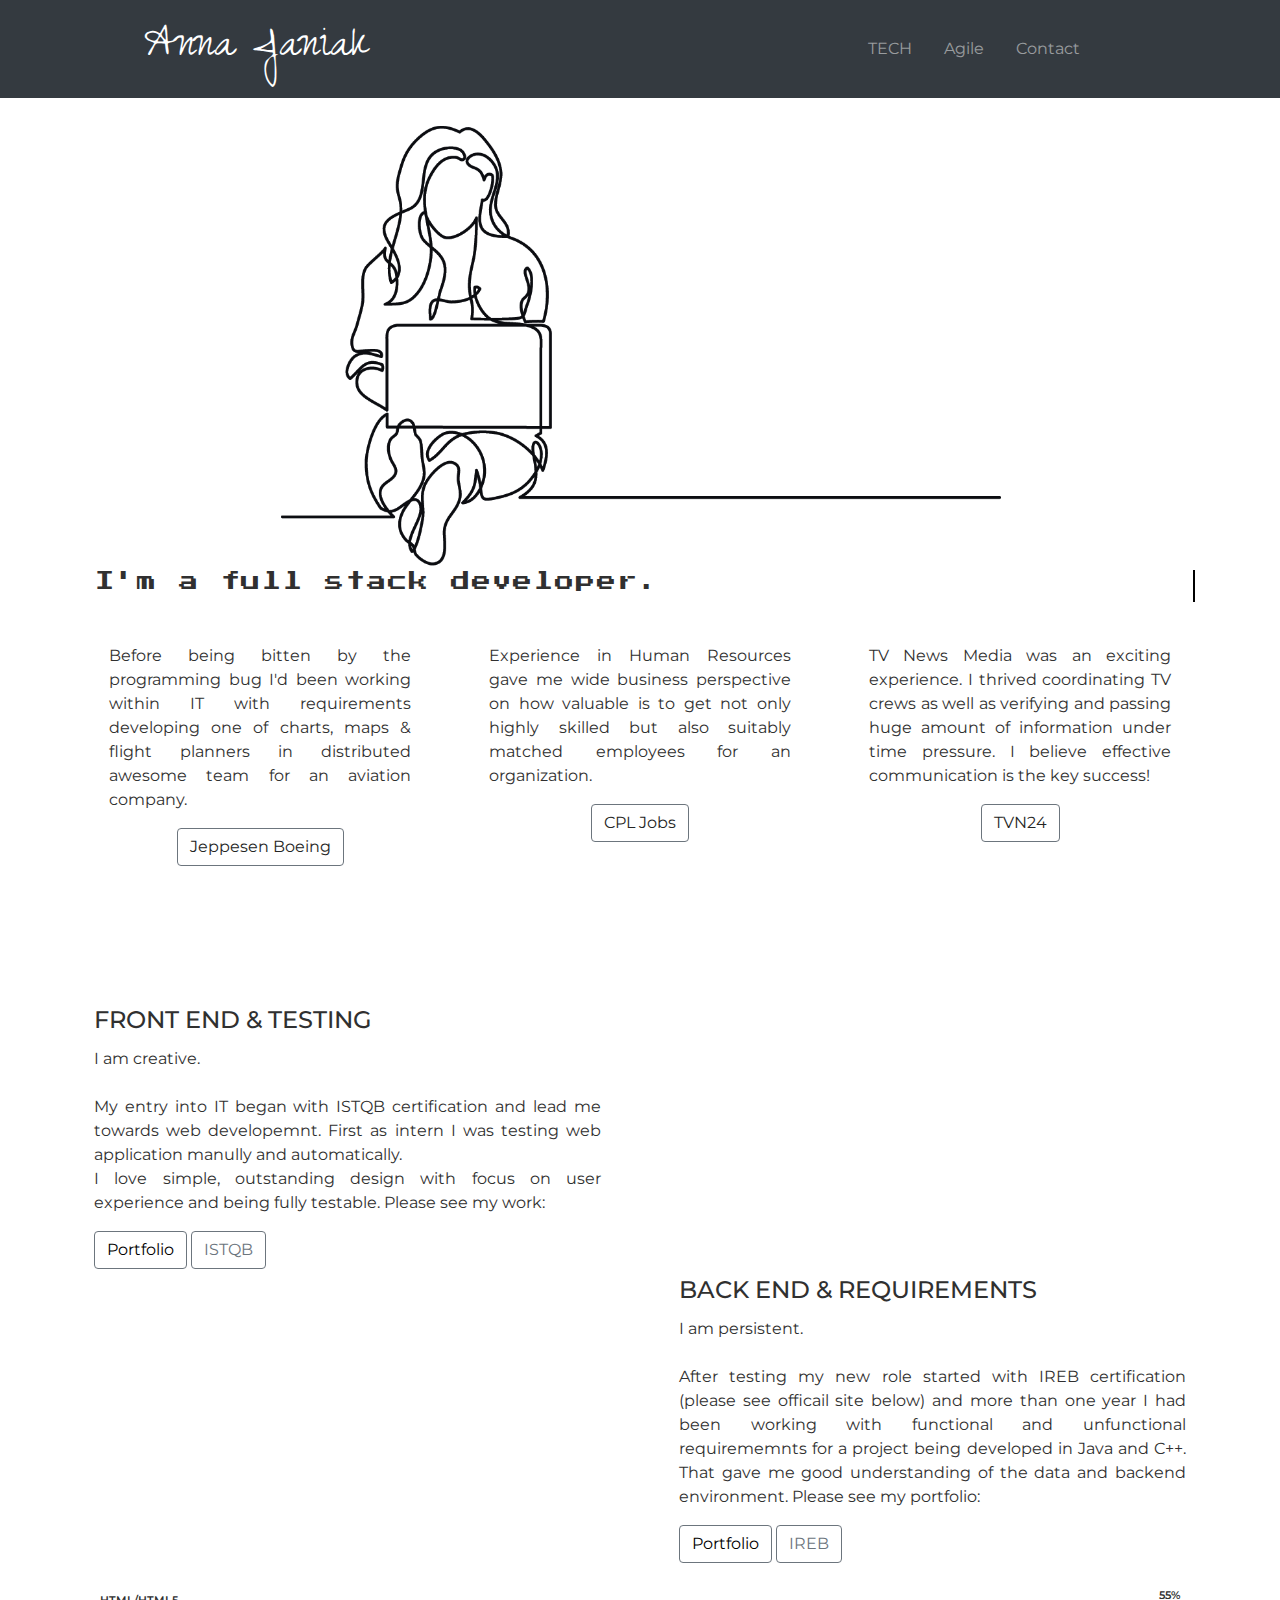
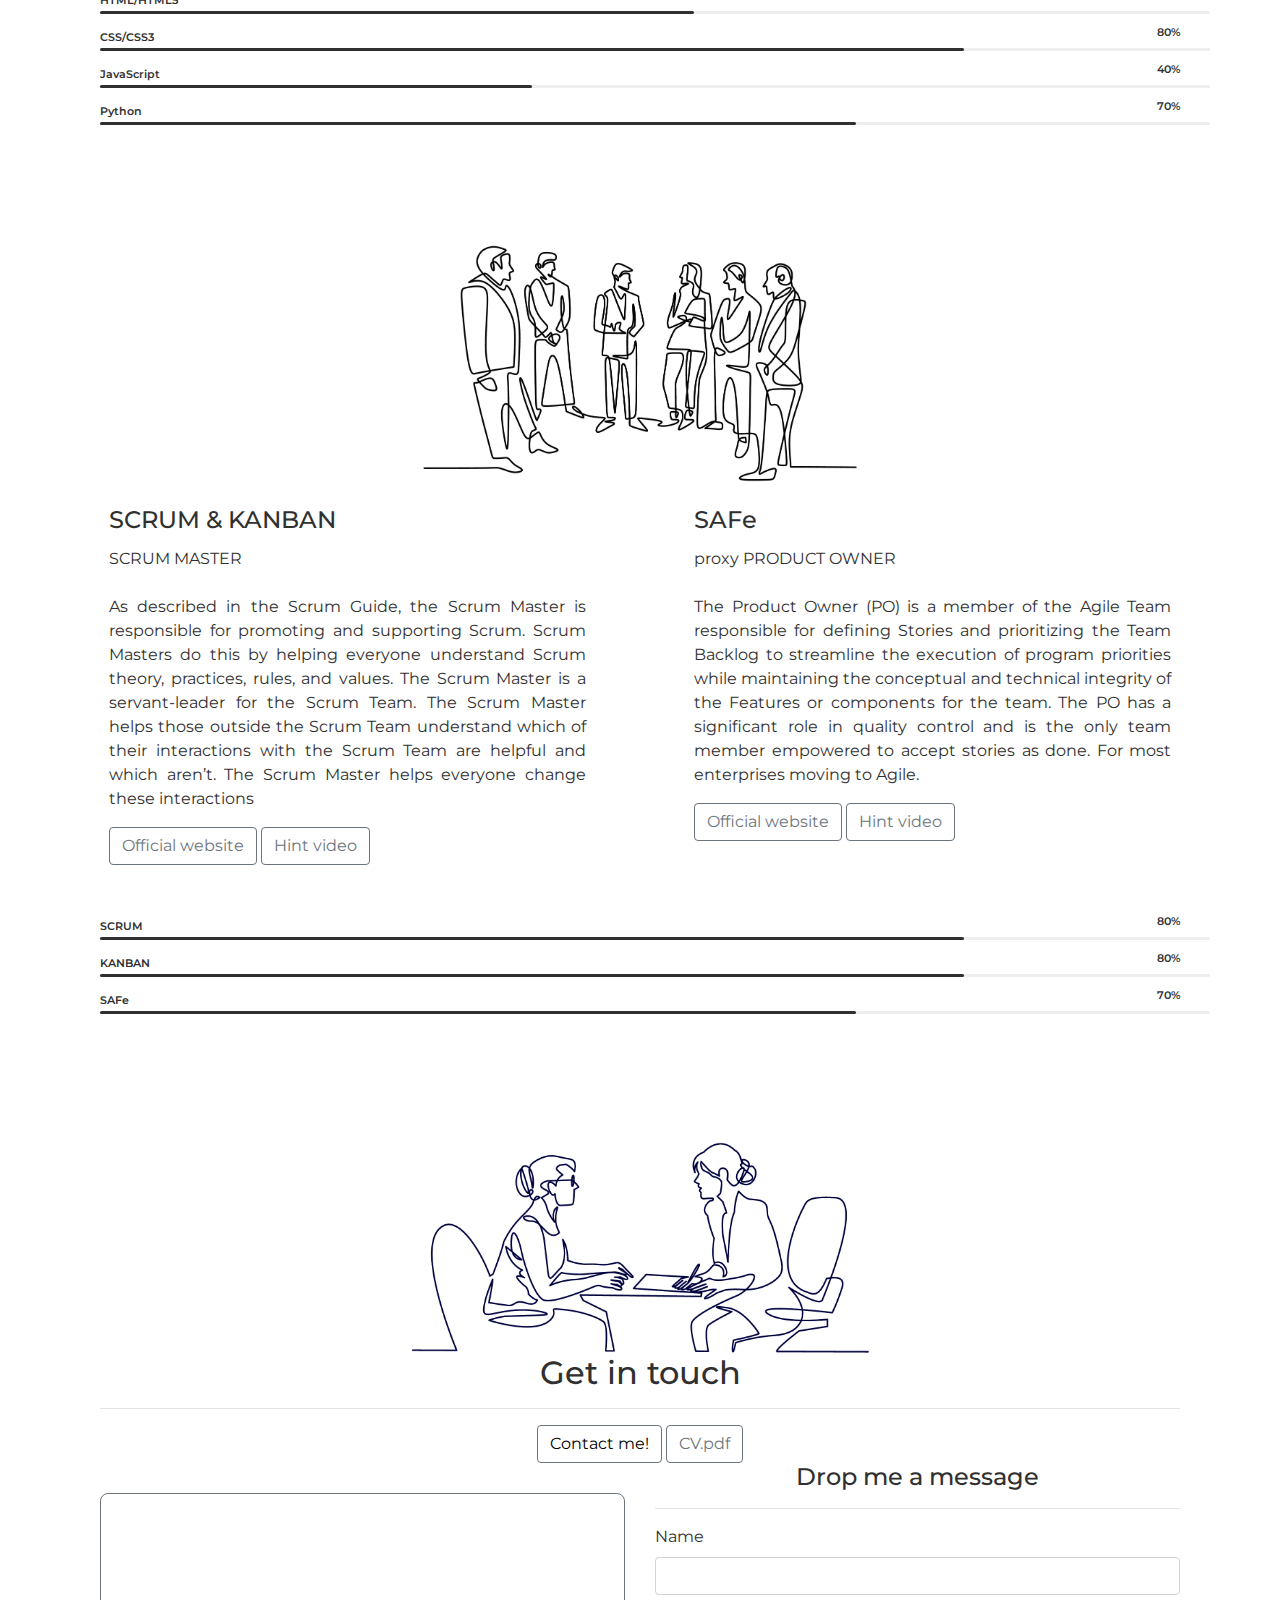
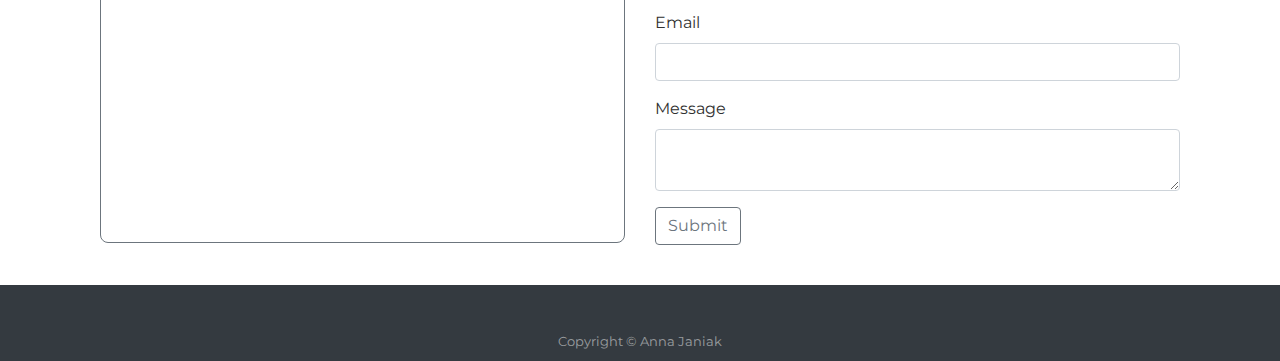
==== commit 9d683efe: "almost there" ====
--- a/index.html
+++ b/index.html
@@ -146,7 +146,7 @@
                                 <!--Text-->
                                 <p class="card-text">I am persistent.
                                     <br>
-                                    <br>I am highly committed with a can-do attitude and enthusiasm for technology and ability for learning new technologies quickly. I have to add more thext here otherwise it does not look good. I have to add more thext here otherwise it does not look good. Please see my portfolio: </p>
+                                    <br>After testing my new role started with IREB certification (please see officail site below)  and  more than one year I had been working with functional and unfunctional requirememnts for a project being developed in Java and C++. That gave me good understanding of the data and backend environment. Please see my portfolio: </p>
                                 <!-- Provides extra visual weight and identifies the primary action in a set of buttons -->
                                 <a href="http://example.com/" class="btn btn-outline-secondary portfolio" target="_blank">Portfolio</a>
                                 <a href="https://www.ireb.org/en" class="btn btn-outline-secondary" target="_blank">IREB</a>
--- a/assets/css/style.css
+++ b/assets/css/style.css
@@ -1,8 +1,4 @@
 @import url('https://fonts.googleapis.com/css?family=Montserrat|Zeyada|Press+Start+2P&display=swap:100,200,300,400,500,600,700');
-
-/* div{
-    border: solid 1px black;
-}   */
 
 html, body {
   height: 100%;
@@ -155,10 +151,6 @@
     padding: 1.5rem;
 }
 
-/* .card-text{
-    text-align: none;
-} */
-
 .card{
     border: none;
 }
@@ -234,7 +226,6 @@
 
 .skill-bar-percent {
   float: right;
-  display: inline-block;
   color: #303030;
   font-size: 11px;
   font-weight: 600;
@@ -248,50 +239,29 @@
 }
 
 .typewriter h1{
-  overflow: hidden; /* Ensures the content is not revealed until the animation */
+  overflow: hidden; 
   position: relative;
   height: 2rem;
   font-family: 'Press Start 2P', cursive;
   font-size: 1.2rem;
-  border-right: .15em solid black; /* The typwriter cursor */
-  white-space: nowrap; /* Keeps the content on a single line */
-  /* margin: 0 auto; Gives that scrolling effect as the typing happens */
+  border-right: .15em solid black; 
+  white-space: nowrap; 
   padding-top: 10vh;
-  /* margin-top: 2vh; */
-  /* padding-bottom: 10vh;
-  margin-bottom: 12vh; */
   margin-left: auto;
   margin-right: auto;
   padding: 0 10px 0 10px;
-  letter-spacing: .10em; /* Adjust as needed */
+  letter-spacing: .10em;
   animation: 
-    typing 12s steps(30,end) 1s 1 normal both, 
-    blink-caret .75s steps(30,end) infinite;
+    typing 7s steps(30,end) .75s 1 normal both, 
+    blink-caret .75s steps(60,end) infinite;
   animation-iteration-count: infinite;
-}
-
-.typewriter h2{
-    font-size: 1rem;
-    font-family: 'Press Start 2P', cursive;
-    color: red;
 }
 
 /* The typing effect */
 @keyframes typing{
   from { width: 0 }
-  to { width: 55% }
-}
-
-/* @keyframes typing{
-  from { width: 0 }
-  to { width: 55% }
-} */
-
-/* The typewriter cursor effect
-@keyframes blink-caret{
-  from, to { border-color: transparent}
-  50% { border-color: orange;}
-} */
+  to { width: 70% }
+}
 
 @keyframes blink-caret{
     from, to { border-color: transparent}
@@ -330,6 +300,7 @@
 .contact-info-button{
     color: black;
 }
+
 /*-------------------------------------------------------------------IFRAMES*/
 
 iframe{
@@ -379,29 +350,15 @@
 
 /*-------------------------------------------------------------------MEDIA QUERIES*/
 
+@media screen and (min-width:0px) and (max-width: 319px){
+    .navbar-brand {display: none;}
+}
+
 @media screen and (min-width:0px) and (max-width: 320px){
     .navbar-toggler navbar-toggler-icon{margin-left: auto;}
-}
-
-@media screen and (min-width:0) and (max-width: 1024px){
-  .job-title-static h4{float: none; margin-bottom: 1rem; font-family: 'Press Start 2P'; font-size: 1rem;}
-  /* .typewriter h1{font-size: 0.6rem; margin-bottom: 15px; 
-  animation: 
-    typing 4s steps(30,end) 1s 1 normal both, 
-    blink-caret .75s steps(30,end) infinite;
-  animation-iteration-count: infinite;
-  letter-spacing: pre; Adjust as needed
-  border-right: .2em solid black; The typwriter cursor
-  height: 1rem;
-  white-space: pre; Keeps the content on a single line
-  margin-left: 0;
-  margin-right: 0;}
-
-@keyframes typing{
-  from { width: 0 }
-  to { width: 100% } */
-    }
-
+    .typewriter h1 {display: none;}
+    .job-title-static h4{float: none; margin-bottom: 1rem; font-family: 'Press Start 2P'; font-size: 1rem;}
+    .typewriter h1 {display: none;}
     .navbar-brand{font-size: 1.8rem; margin-left: 0.5rem; padding-left: 0.5rem;}
     .nav-item a{font-size: 0.8rem;}
     .btn-outline-secondary{font-size: 0.8rem;}
@@ -422,37 +379,13 @@
     .list-inline li i{font-size: 1rem;}
     .contact-info p{font-size: 1rem;}
 }
-
-/* @media screen and (min-width:0) and (max-width: 1024px){
+@media screen and (min-width:321px) and (max-width: 1024px){
+    .navbar-brand { font-size: 2rem; margin-left: 0.5rem; padding-left: 0.3rem;}
+    .job-title-static h4{float: none; margin-bottom: 1rem; font-family: 'Press Start 2P'; font-size: 1rem;}
     .typewriter h1 {display: none;}
-
-@media screen and (min-width:0) and (max-width: 1024px){
-    .typewriter h2{position: relative; height: 2rem; font-family: 'Press Start 2P', cursive; color: red; font-size: 1.2rem;} */
-
-/* @media screen and (min-width:1024px) and (max-width: 3840px){
-    .tech-image{display: none;}
-    .navbar-brand{font-size: 2rem; margin-left: 0.8rem; padding-left: 0.7rem;}
-    .typewriter{float: none; margin: 0 auto;}
-    .typewriter h1{font-size: 0.8rem; margin-bottom: 15px; 
-  animation: 
-    typing 6s steps(30,end) 1s 1 normal both, 
-    blink-caret .75s steps(30,end) infinite;
-  animation-iteration-count: infinite;
-  letter-spacing: pre; Adjust as needed
-  border-right: .2em solid black; The typwriter cursor
-  height: 1rem;
-  white-space: pre; Keeps the content on a single line
-  margin-left: auto;
-  margin-right: 0;}
-
-@keyframes typing{
-  from { width: 0 }
-  to { width: 100% }
-    }
-} */
-
- @media screen and (min-width: 0px) and (max-width: 568px){
-    .navbar-brand { display: none; }
+}
+
+ @media screen and (min-width: 0) and (max-width: 568px){
     .copy-right{ display: none; }
     .navbar-toggler-icon{margin-left: auto;}
     .nav-item{text-align: right;}
@@ -460,13 +393,15 @@
     .contact-map {display: none;}
     .navbar-nav a:hover{border-bottom: none;}
     .card-content-top{margin-bottom: 2rem;}
+    .tech-image{display:none;}
 }
 
 @media screen and (min-width: 568px) and (max-width: 768px){
     .navbar-brand { font-size: 2rem; margin-left: 0.5rem; padding-left: 0.3rem;}
-    .navbar-nav{ margin-right: auto;
-}
-}
+    .navbar-nav{ margin-right: auto;}
+    .card-wrapper-tech{margin-top:2.5rem;}
+}
+
  @media screen and (min-width: 768px)and (max-width:1024px){
     .navbar-brand{font-size: 2.5rem; margin-left: 0.8rem; padding-left: 0.7rem;}
     .nav-item-home{display: none}
@@ -477,7 +412,7 @@
     .card-content-top{margin-bottom: 2rem;}
     .card-title{font-size: 1.1rem; margin-top: 20px;}
     .navbar-nav{ margin-right: auto;}
-    .card-wrapper-tech{margin-top:2rem;  margin-bottom: 0;}
+    .card-wrapper-tech{margin-top:2.5rem;  margin-bottom: 0;}
     #tech{padding-top: 1rem;}
     .cards-content{margin: 0;}
     .landing-content{margin-top: 1rem;}
